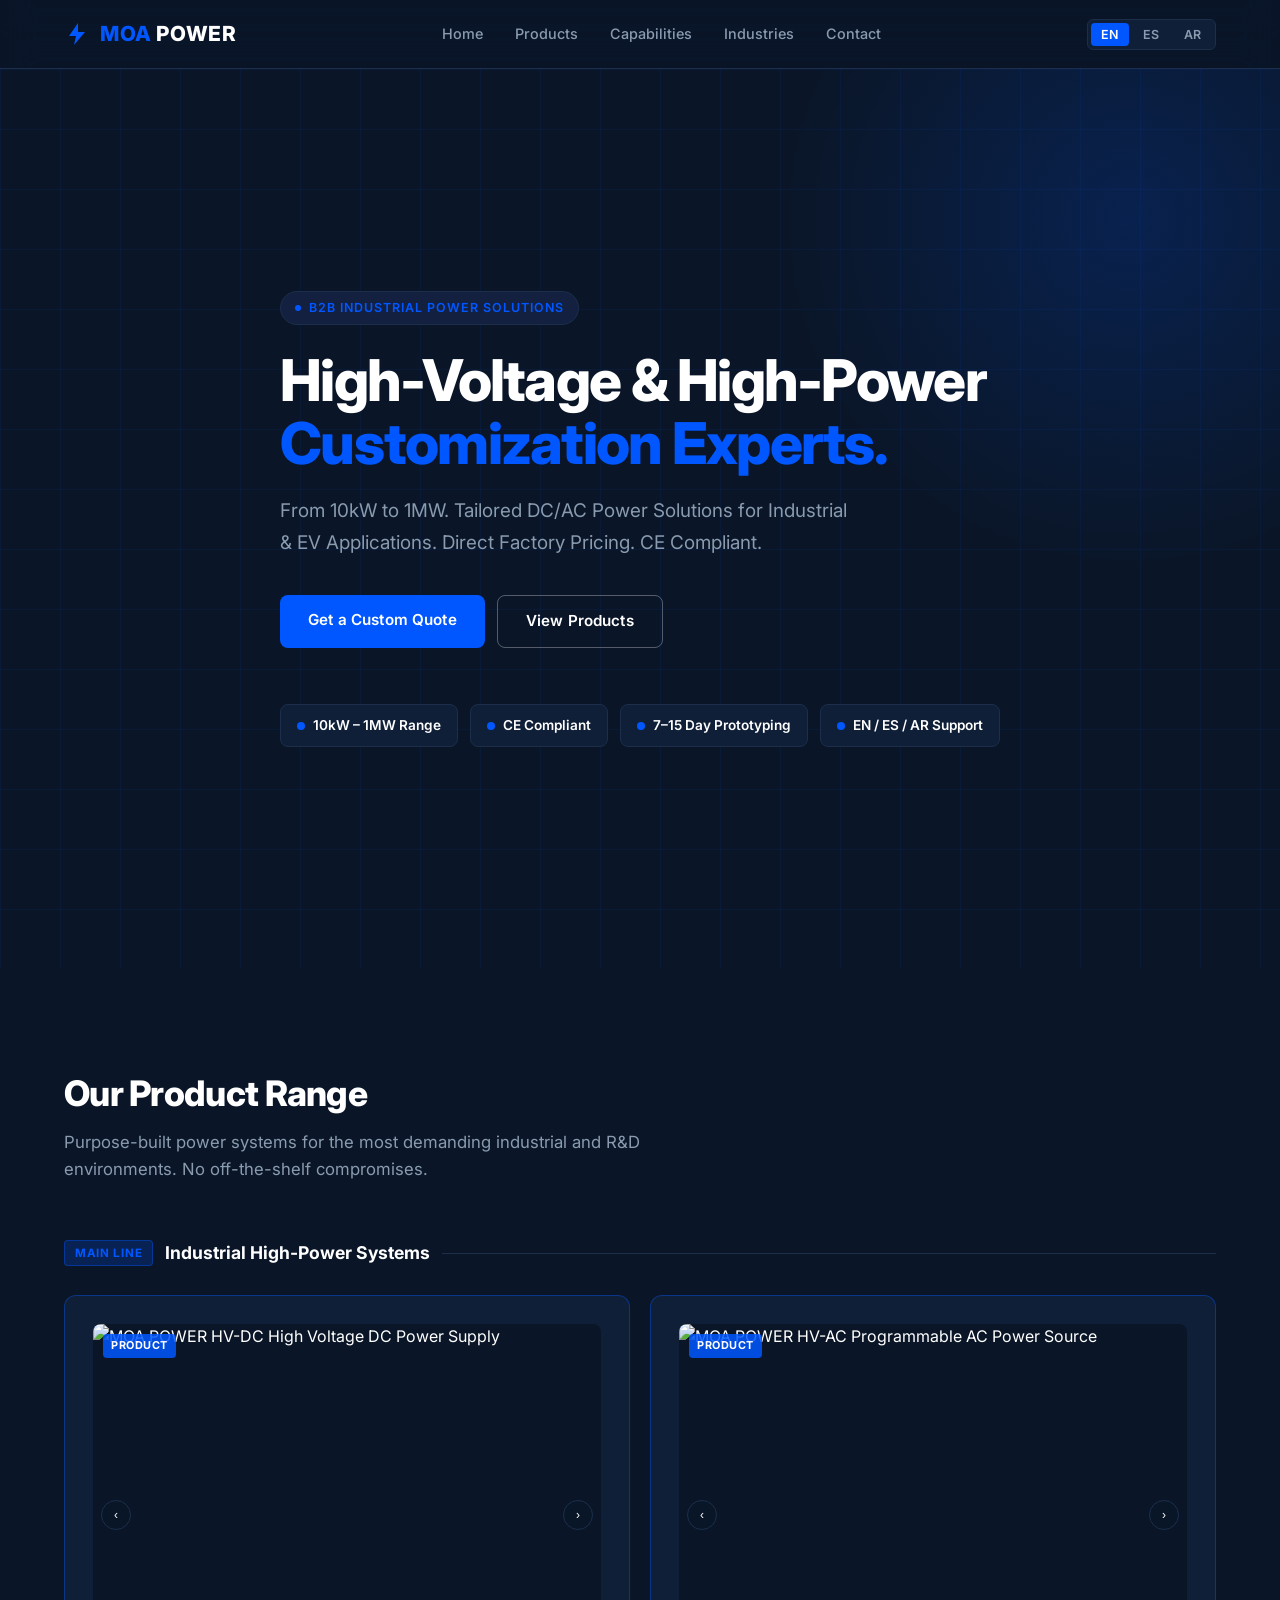
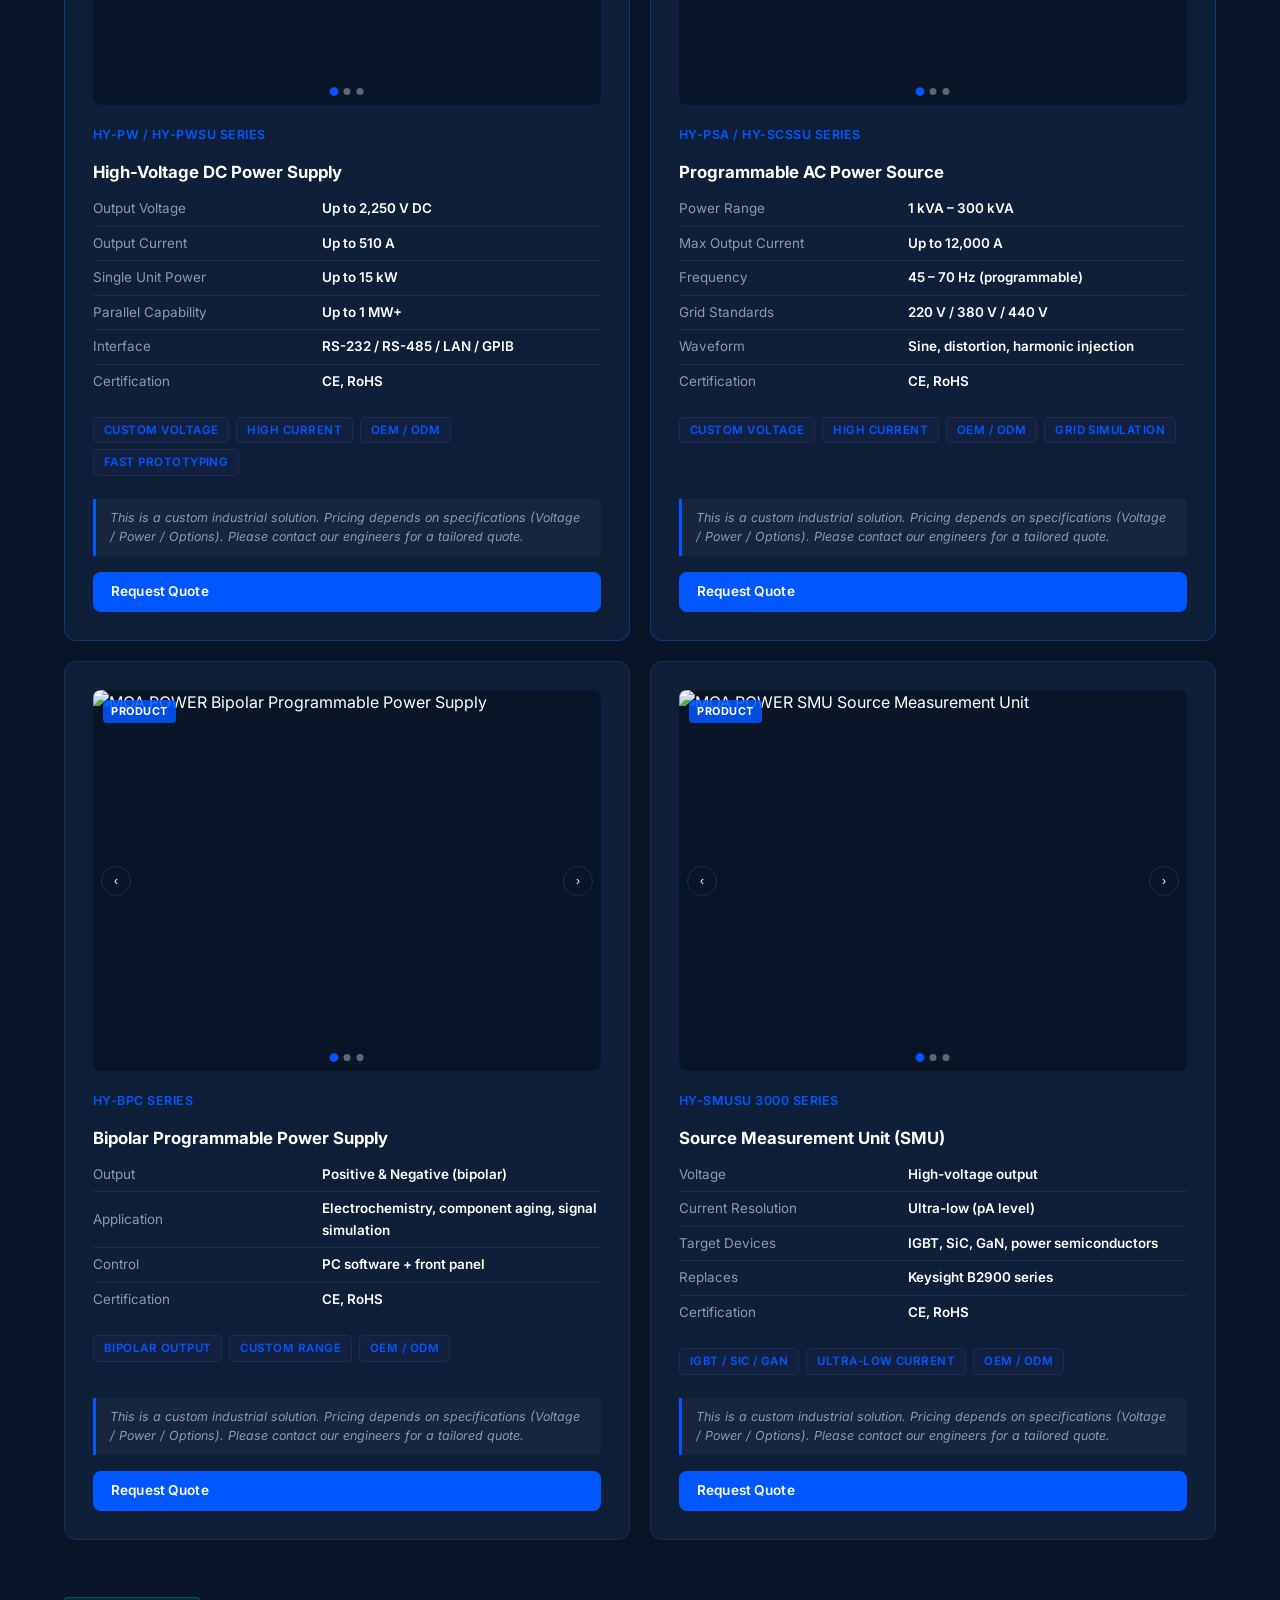
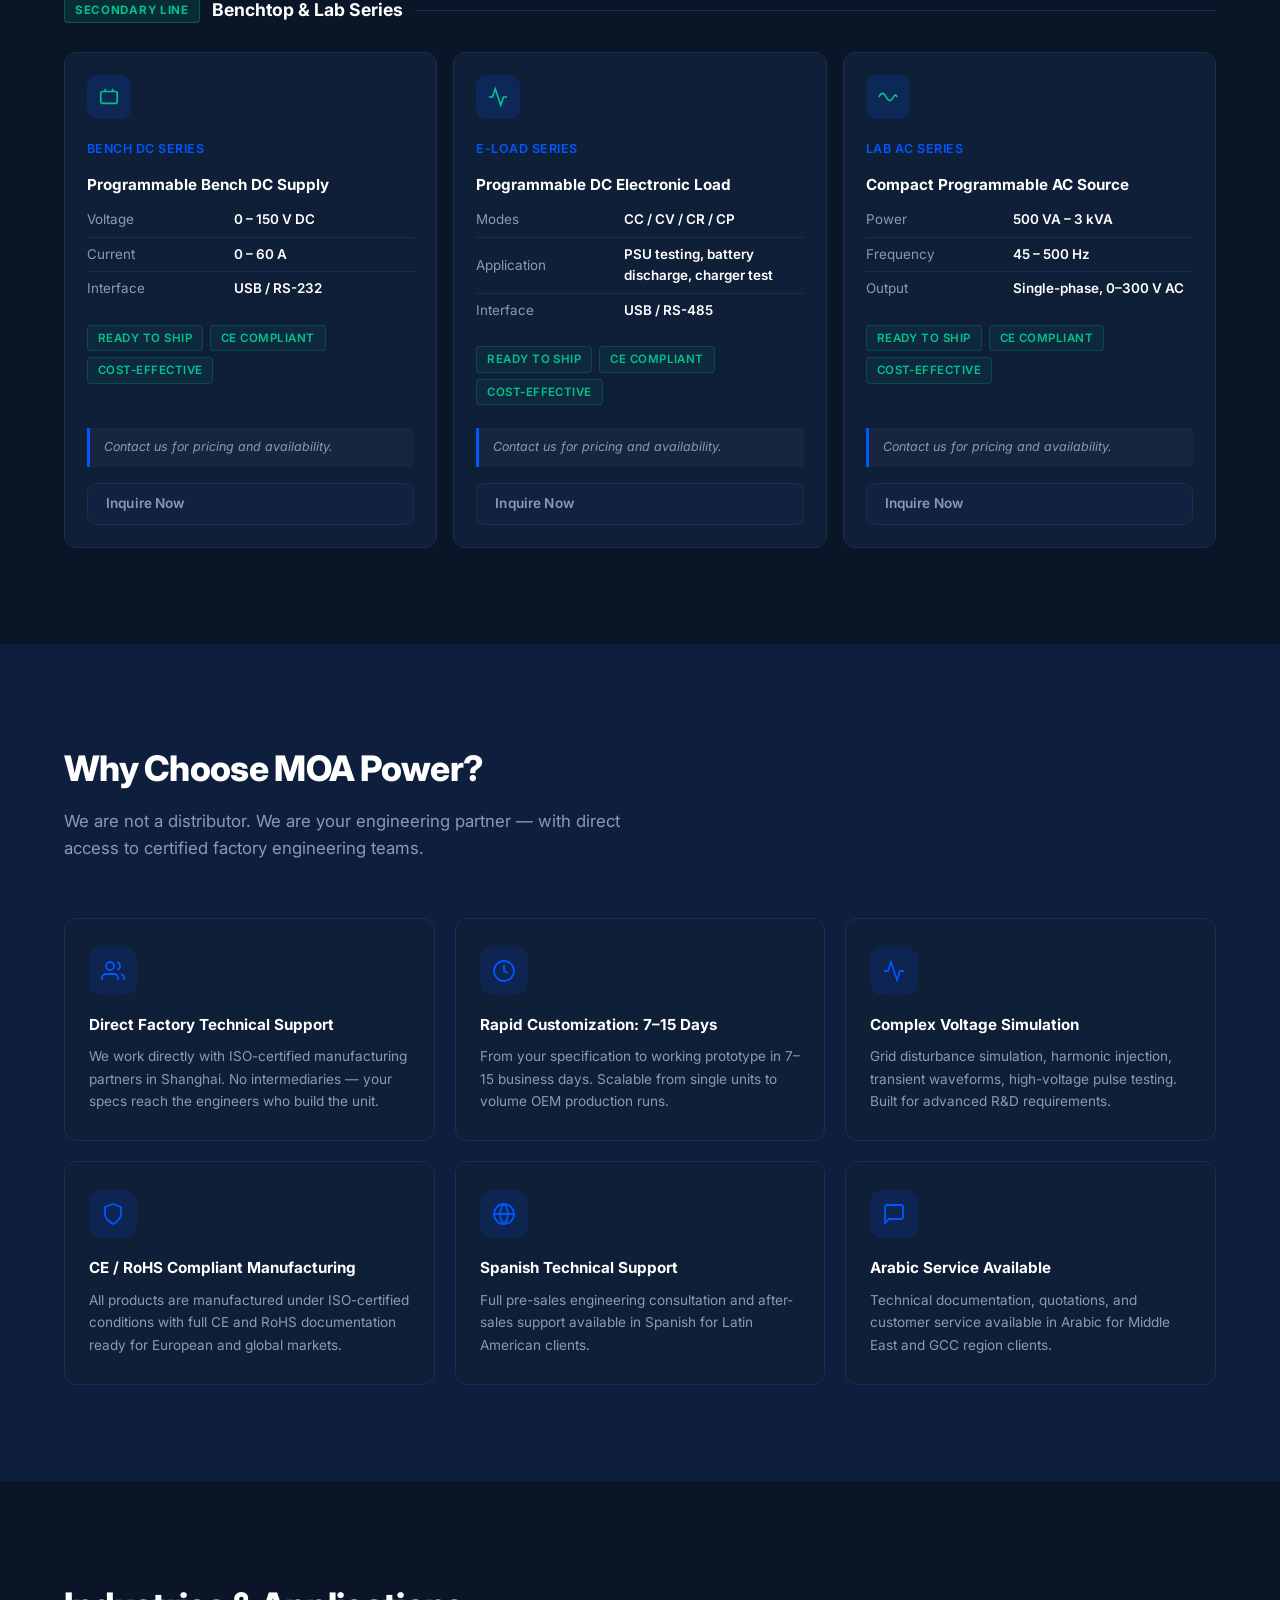
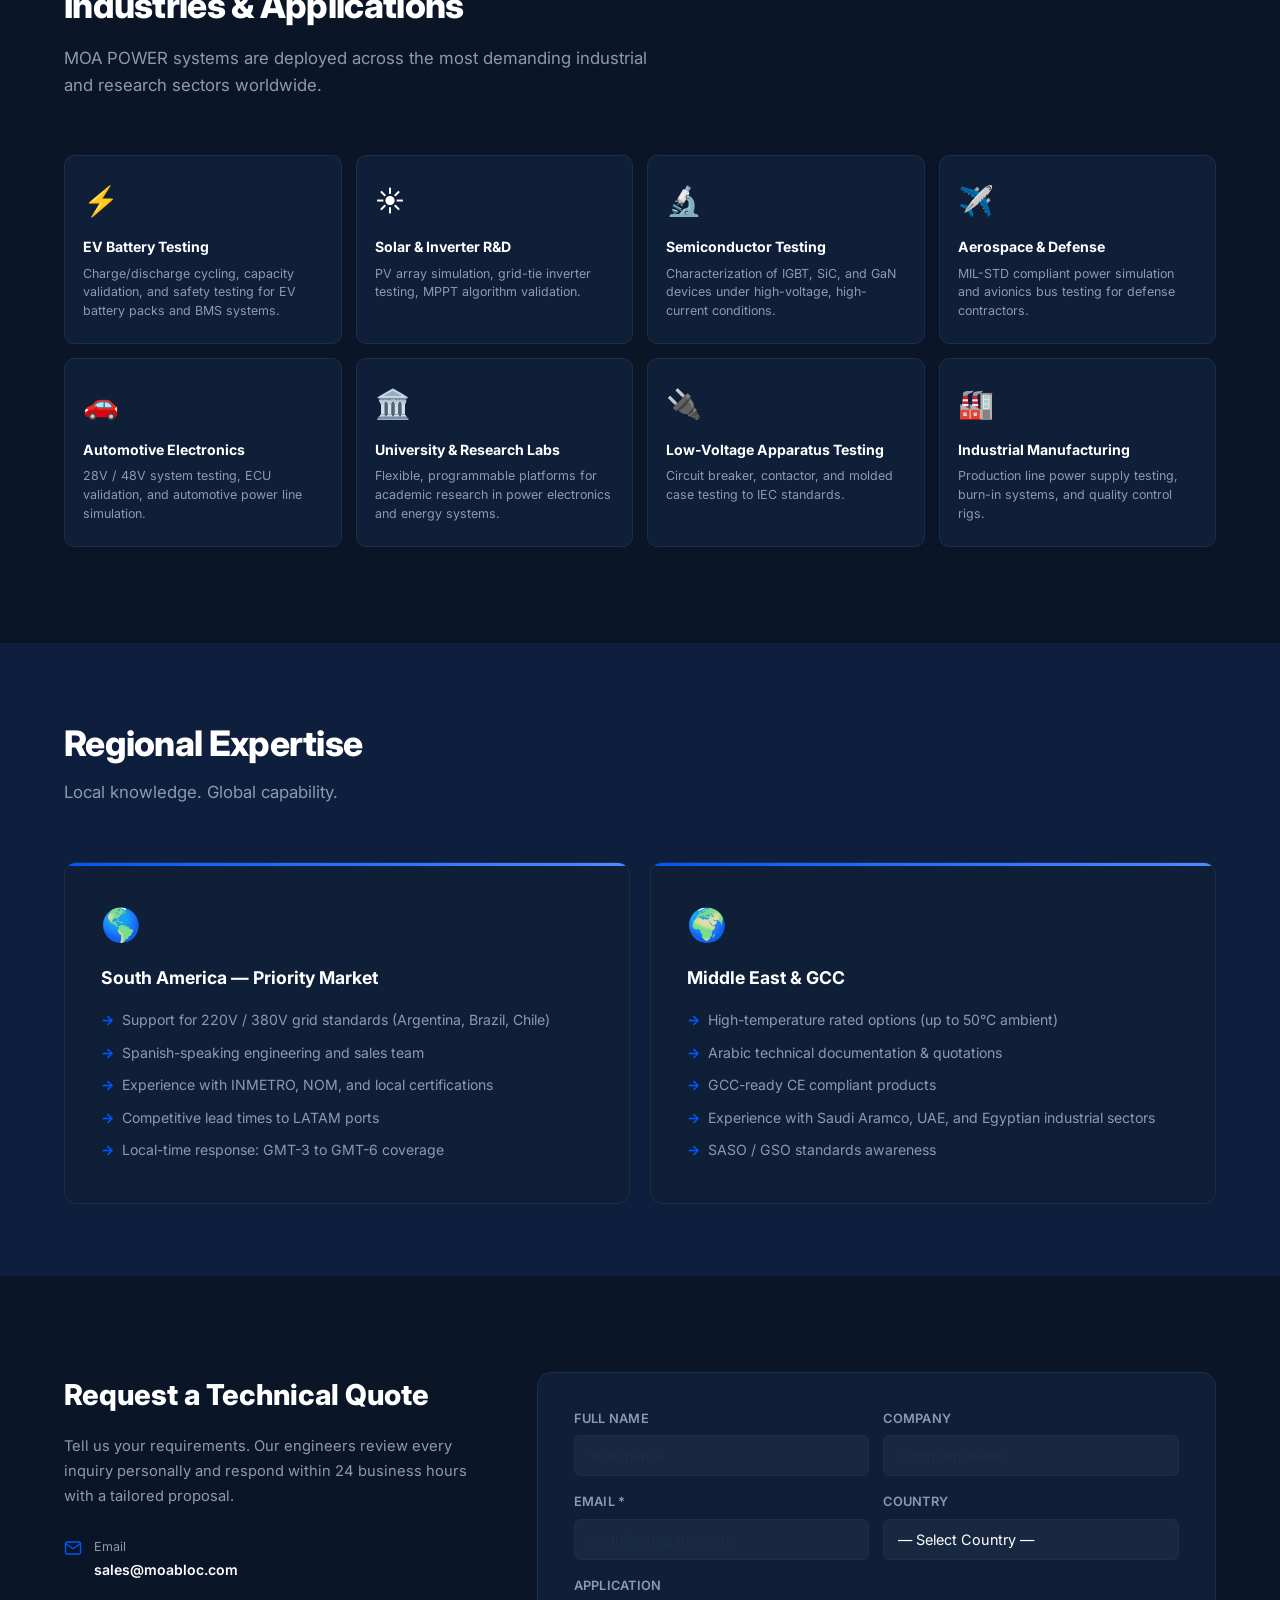
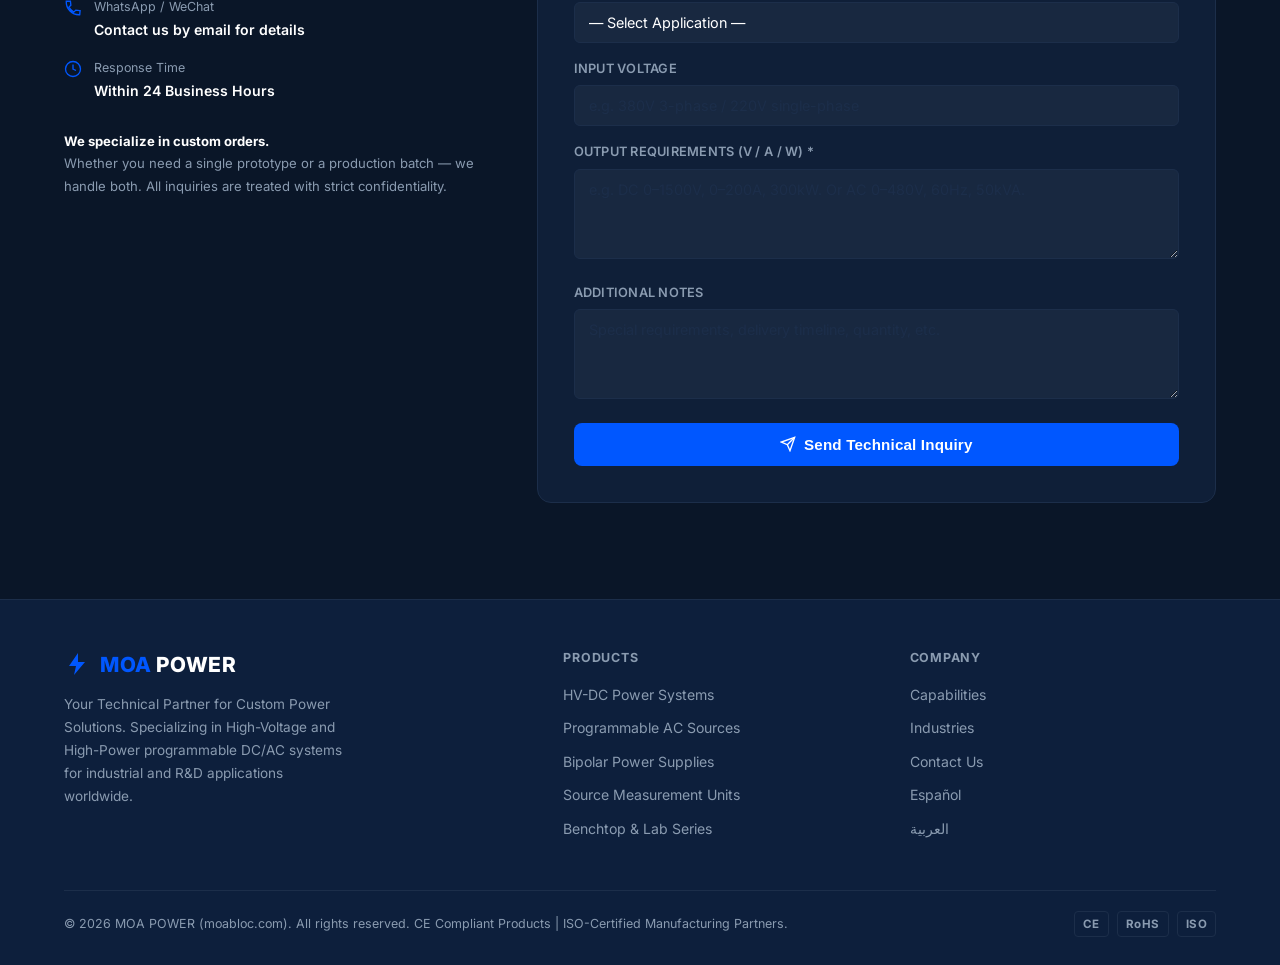
==== index.html @ f3dde0ff "first commit" ====
<!DOCTYPE html>
<html lang="en">
<head>
  <meta charset="UTF-8" />
  <meta name="viewport" content="width=device-width, initial-scale=1.0" />
  <title>MOA POWER | High-Voltage Programmable Power Supply Solutions</title>
  <meta name="description" content="Custom high-voltage and high-power programmable DC/AC power supplies. 10kW to 1MW. CE certified. Technical partner for EV, solar, and semiconductor testing." />
  <meta name="keywords" content="programmable power supply, high voltage, high power, DC power supply, AC power source, EV testing, custom power, OEM power supply" />
  <meta property="og:title" content="MOA POWER | High-Voltage Programmable Power Supply" />
  <meta property="og:description" content="From 10kW to 1MW. Tailored DC/AC Power Solutions for Industrial & EV Applications." />
  <meta property="og:type" content="website" />
  <meta property="og:url" content="https://www.moabloc.com" />
  <link rel="canonical" href="https://www.moabloc.com/" />
  <link rel="stylesheet" href="css/style.css" />
  <link rel="preconnect" href="https://fonts.googleapis.com" />
  <link rel="preconnect" href="https://fonts.gstatic.com" crossorigin />
  <link href="https://fonts.googleapis.com/css2?family=Inter:wght@300;400;500;600;700;800&display=swap" rel="stylesheet" />
</head>
<body>

<!-- ═══════════════════════════════════════════
     HEADER
════════════════════════════════════════════ -->
<header class="site-header">
  <div class="container">
    <nav class="nav-inner">

      <!-- Logo -->
      <a href="index.html" class="logo">
        <svg viewBox="0 0 26 26" fill="none" xmlns="http://www.w3.org/2000/svg">
          <polygon points="14,2 5,15 12,15 10,24 21,11 14,11" fill="#0057FF"/>
        </svg>
        <span><span class="brand-moa">MOA</span> POWER</span>
      </a>

      <!-- Nav Links -->
      <ul class="nav-links">
        <li><a href="#hero">Home</a></li>
        <li><a href="#products">Products</a></li>
        <li><a href="#capabilities">Capabilities</a></li>
        <li><a href="#industries">Industries</a></li>
        <li><a href="#contact">Contact</a></li>
      </ul>

      <!-- Right: Lang + CTA -->
      <div class="nav-right">
        <div class="lang-switcher">
          <button class="lang-btn active" data-lang="en">EN</button>
          <button class="lang-btn" data-lang="es">ES</button>
          <button class="lang-btn" data-lang="ar">AR</button>
        </div>
        <a href="#contact" class="btn btn-primary btn-sm" style="display:none">Get Quote</a>
        <button class="mobile-toggle" aria-label="Toggle menu" aria-expanded="false">
          <span></span><span></span><span></span>
        </button>
      </div>

    </nav>
  </div>
</header>

<!-- ═══════════════════════════════════════════
     HERO
════════════════════════════════════════════ -->
<section class="hero" id="hero">
  <div class="hero-grid"></div>
  <div class="hero-glow"></div>
  <div class="container">
    <div class="hero-content">

      <div class="hero-eyebrow">B2B Industrial Power Solutions</div>

      <h1>High-Voltage &amp; High-Power<br /><span class="highlight">Customization Experts.</span></h1>

      <p class="hero-sub">From 10kW to 1MW. Tailored DC/AC Power Solutions for Industrial &amp; EV Applications. Direct Factory Pricing. CE Compliant.</p>

      <div class="hero-ctas">
        <a href="#contact" class="btn btn-primary">Get a Custom Quote</a>
        <a href="#products" class="btn btn-outline">View Products</a>
      </div>

      <div class="hero-stats">
        <div class="stat-badge"><span class="dot"></span> 10kW – 1MW Range</div>
        <div class="stat-badge"><span class="dot"></span> CE Compliant</div>
        <div class="stat-badge"><span class="dot"></span> 7–15 Day Prototyping</div>
        <div class="stat-badge"><span class="dot"></span> EN / ES / AR Support</div>
      </div>

    </div>
  </div>
</section>

<!-- ═══════════════════════════════════════════
     PRODUCTS
════════════════════════════════════════════ -->
<section class="products-section section" id="products">
  <div class="container">

    <h2 class="section-title">Our Product Range</h2>
    <p class="section-sub">Purpose-built power systems for the most demanding industrial and R&amp;D environments. No off-the-shelf compromises.</p>

    <!-- ── Category A: Main Line ── -->
    <div class="cat-label">
      <span class="cat-badge main">Main Line</span>
      <h3>Industrial High-Power Systems</h3>
      <div class="cat-line"></div>
    </div>

    <div class="product-grid-main">

      <!-- HV-DC Series -->
      <div class="product-card featured">
        <div class="prod-gallery" data-labels="Product|Lab Scene|Panel Detail">
          <img src="https://sc02.alicdn.com/kf/Ab7444fb4c6c545068b33830aff498dfdk.png" alt="MOA POWER HV-DC High Voltage DC Power Supply" class="active" />
          <img src="https://sc02.alicdn.com/kf/A121047a888894ebdaa471908103d7e744.png" alt="HV-DC in laboratory environment" />
          <img src="https://sc02.alicdn.com/kf/A6a1cf0c59c4341829dfa18677f5a899dr.png" alt="HV-DC front panel detail" />
          <span class="gallery-label">Product</span>
          <button class="gallery-arrow prev" aria-label="Previous">&#8249;</button>
          <button class="gallery-arrow next" aria-label="Next">&#8250;</button>
          <div class="gallery-dots">
            <button class="gallery-dot" aria-label="Image 1"></button>
            <button class="gallery-dot" aria-label="Image 2"></button>
            <button class="gallery-dot" aria-label="Image 3"></button>
          </div>
        </div>
        <div class="prod-series">HY-PW / HY-PWSU Series</div>
        <h4>High-Voltage DC Power Supply</h4>
        <table class="spec-table">
          <tr><td>Output Voltage</td><td>Up to 2,250 V DC</td></tr>
          <tr><td>Output Current</td><td>Up to 510 A</td></tr>
          <tr><td>Single Unit Power</td><td>Up to 15 kW</td></tr>
          <tr><td>Parallel Capability</td><td>Up to 1 MW+</td></tr>
          <tr><td>Interface</td><td>RS-232 / RS-485 / LAN / GPIB</td></tr>
          <tr><td>Certification</td><td>CE, RoHS</td></tr>
        </table>
        <div class="prod-tags">
          <span class="tag">Custom Voltage</span>
          <span class="tag">High Current</span>
          <span class="tag">OEM / ODM</span>
          <span class="tag">Fast Prototyping</span>
        </div>
        <div class="no-price-note">This is a custom industrial solution. Pricing depends on specifications (Voltage / Power / Options). Please contact our engineers for a tailored quote.</div>
        <a href="#contact" class="btn btn-primary btn-sm">Request Quote</a>
      </div>

      <!-- HV-AC Series -->
      <div class="product-card featured">
        <div class="prod-gallery" data-labels="Product|Lab Scene|Panel Detail">
          <img src="https://sc02.alicdn.com/kf/Add35a621e55f4d1bbacd815498f228a4N.png" alt="MOA POWER HV-AC Programmable AC Power Source" class="active" />
          <img src="https://sc02.alicdn.com/kf/A89bc834866f74fad8755bd3cbafe2066g.png" alt="HV-AC in laboratory environment" />
          <img src="https://sc02.alicdn.com/kf/Aa3205dc758674b21b3640b7390401d9e6.png" alt="HV-AC front panel detail" />
          <span class="gallery-label">Product</span>
          <button class="gallery-arrow prev" aria-label="Previous">&#8249;</button>
          <button class="gallery-arrow next" aria-label="Next">&#8250;</button>
          <div class="gallery-dots">
            <button class="gallery-dot" aria-label="Image 1"></button>
            <button class="gallery-dot" aria-label="Image 2"></button>
            <button class="gallery-dot" aria-label="Image 3"></button>
          </div>
        </div>
        <div class="prod-series">HY-PSA / HY-SCSSU Series</div>
        <h4>Programmable AC Power Source</h4>
        <table class="spec-table">
          <tr><td>Power Range</td><td>1 kVA – 300 kVA</td></tr>
          <tr><td>Max Output Current</td><td>Up to 12,000 A</td></tr>
          <tr><td>Frequency</td><td>45 – 70 Hz (programmable)</td></tr>
          <tr><td>Grid Standards</td><td>220 V / 380 V / 440 V</td></tr>
          <tr><td>Waveform</td><td>Sine, distortion, harmonic injection</td></tr>
          <tr><td>Certification</td><td>CE, RoHS</td></tr>
        </table>
        <div class="prod-tags">
          <span class="tag">Custom Voltage</span>
          <span class="tag">High Current</span>
          <span class="tag">OEM / ODM</span>
          <span class="tag">Grid Simulation</span>
        </div>
        <div class="no-price-note">This is a custom industrial solution. Pricing depends on specifications (Voltage / Power / Options). Please contact our engineers for a tailored quote.</div>
        <a href="#contact" class="btn btn-primary btn-sm">Request Quote</a>
      </div>

      <!-- Bipolar Series -->
      <div class="product-card">
        <div class="prod-gallery" data-labels="Product|Lab Scene|Panel Detail">
          <img src="https://sc02.alicdn.com/kf/A5caac81676b14713b5292b0fcbb47943f.png" alt="MOA POWER Bipolar Programmable Power Supply" class="active" />
          <img src="https://sc02.alicdn.com/kf/Af25991a2bc424084967e0a1b8c598e82P.png" alt="Bipolar supply in electrochemistry lab" />
          <img src="https://sc02.alicdn.com/kf/Ae805fd688ebe44729aa645df6eb8e75c4.png" alt="Bipolar front panel detail" />
          <span class="gallery-label">Product</span>
          <button class="gallery-arrow prev" aria-label="Previous">&#8249;</button>
          <button class="gallery-arrow next" aria-label="Next">&#8250;</button>
          <div class="gallery-dots">
            <button class="gallery-dot" aria-label="Image 1"></button>
            <button class="gallery-dot" aria-label="Image 2"></button>
            <button class="gallery-dot" aria-label="Image 3"></button>
          </div>
        </div>
        <div class="prod-series">HY-BPC Series</div>
        <h4>Bipolar Programmable Power Supply</h4>
        <table class="spec-table">
          <tr><td>Output</td><td>Positive &amp; Negative (bipolar)</td></tr>
          <tr><td>Application</td><td>Electrochemistry, component aging, signal simulation</td></tr>
          <tr><td>Control</td><td>PC software + front panel</td></tr>
          <tr><td>Certification</td><td>CE, RoHS</td></tr>
        </table>
        <div class="prod-tags">
          <span class="tag">Bipolar Output</span>
          <span class="tag">Custom Range</span>
          <span class="tag">OEM / ODM</span>
        </div>
        <div class="no-price-note">This is a custom industrial solution. Pricing depends on specifications (Voltage / Power / Options). Please contact our engineers for a tailored quote.</div>
        <a href="#contact" class="btn btn-primary btn-sm">Request Quote</a>
      </div>

      <!-- SMU-3000 -->
      <div class="product-card">
        <div class="prod-gallery" data-labels="Product|Lab Scene|Panel Detail">
          <img src="https://sc02.alicdn.com/kf/A048a20632a084132b2b8d387835b24e12.png" alt="MOA POWER SMU Source Measurement Unit" class="active" />
          <img src="https://sc02.alicdn.com/kf/Ad8c1e7ae45ce4e5e9745ff65d1419733a.png" alt="SMU in semiconductor test environment" />
          <img src="https://sc02.alicdn.com/kf/A02bc834c92f142e7a10ca05253c2f6bdC.png" alt="SMU front panel detail" />
          <span class="gallery-label">Product</span>
          <button class="gallery-arrow prev" aria-label="Previous">&#8249;</button>
          <button class="gallery-arrow next" aria-label="Next">&#8250;</button>
          <div class="gallery-dots">
            <button class="gallery-dot" aria-label="Image 1"></button>
            <button class="gallery-dot" aria-label="Image 2"></button>
            <button class="gallery-dot" aria-label="Image 3"></button>
          </div>
        </div>
        <div class="prod-series">HY-SMUSU 3000 Series</div>
        <h4>Source Measurement Unit (SMU)</h4>
        <table class="spec-table">
          <tr><td>Voltage</td><td>High-voltage output</td></tr>
          <tr><td>Current Resolution</td><td>Ultra-low (pA level)</td></tr>
          <tr><td>Target Devices</td><td>IGBT, SiC, GaN, power semiconductors</td></tr>
          <tr><td>Replaces</td><td>Keysight B2900 series</td></tr>
          <tr><td>Certification</td><td>CE, RoHS</td></tr>
        </table>
        <div class="prod-tags">
          <span class="tag">IGBT / SiC / GaN</span>
          <span class="tag">Ultra-Low Current</span>
          <span class="tag">OEM / ODM</span>
        </div>
        <div class="no-price-note">This is a custom industrial solution. Pricing depends on specifications (Voltage / Power / Options). Please contact our engineers for a tailored quote.</div>
        <a href="#contact" class="btn btn-primary btn-sm">Request Quote</a>
      </div>

    </div><!-- /product-grid-main -->

    <!-- ── Category B: Secondary Line ── -->
    <div class="cat-label">
      <span class="cat-badge secondary">Secondary Line</span>
      <h3>Benchtop &amp; Lab Series</h3>
      <div class="cat-line"></div>
    </div>

    <div class="product-grid-secondary">

      <!-- Bench DC -->
      <div class="product-card secondary">
        <div class="prod-icon">
          <svg viewBox="0 0 24 24" fill="none" stroke="#00C48C" stroke-width="1.8" xmlns="http://www.w3.org/2000/svg">
            <rect x="3" y="6" width="18" height="13" rx="2"/><line x1="8" y1="6" x2="8" y2="3"/><line x1="16" y1="6" x2="16" y2="3"/>
          </svg>
        </div>
        <div class="prod-series">Bench DC Series</div>
        <h4>Programmable Bench DC Supply</h4>
        <table class="spec-table">
          <tr><td>Voltage</td><td>0 – 150 V DC</td></tr>
          <tr><td>Current</td><td>0 – 60 A</td></tr>
          <tr><td>Interface</td><td>USB / RS-232</td></tr>
        </table>
        <div class="prod-tags">
          <span class="tag green">Ready to Ship</span>
          <span class="tag green">CE Compliant</span>
          <span class="tag green">Cost-Effective</span>
        </div>
        <div class="no-price-note">Contact us for pricing and availability.</div>
        <a href="#contact" class="btn btn-ghost btn-sm">Inquire Now</a>
      </div>

      <!-- Electronic Load -->
      <div class="product-card secondary">
        <div class="prod-icon">
          <svg viewBox="0 0 24 24" fill="none" stroke="#00C48C" stroke-width="1.8" xmlns="http://www.w3.org/2000/svg">
            <polyline points="22,12 18,12 15,21 9,3 6,12 2,12"/>
          </svg>
        </div>
        <div class="prod-series">E-Load Series</div>
        <h4>Programmable DC Electronic Load</h4>
        <table class="spec-table">
          <tr><td>Modes</td><td>CC / CV / CR / CP</td></tr>
          <tr><td>Application</td><td>PSU testing, battery discharge, charger test</td></tr>
          <tr><td>Interface</td><td>USB / RS-485</td></tr>
        </table>
        <div class="prod-tags">
          <span class="tag green">Ready to Ship</span>
          <span class="tag green">CE Compliant</span>
          <span class="tag green">Cost-Effective</span>
        </div>
        <div class="no-price-note">Contact us for pricing and availability.</div>
        <a href="#contact" class="btn btn-ghost btn-sm">Inquire Now</a>
      </div>

      <!-- Lab AC Source -->
      <div class="product-card secondary">
        <div class="prod-icon">
          <svg viewBox="0 0 24 24" fill="none" stroke="#00C48C" stroke-width="1.8" xmlns="http://www.w3.org/2000/svg">
            <path d="M2 12 Q6 4 10 12 Q14 20 18 12 Q20 8 22 12"/>
          </svg>
        </div>
        <div class="prod-series">Lab AC Series</div>
        <h4>Compact Programmable AC Source</h4>
        <table class="spec-table">
          <tr><td>Power</td><td>500 VA – 3 kVA</td></tr>
          <tr><td>Frequency</td><td>45 – 500 Hz</td></tr>
          <tr><td>Output</td><td>Single-phase, 0–300 V AC</td></tr>
        </table>
        <div class="prod-tags">
          <span class="tag green">Ready to Ship</span>
          <span class="tag green">CE Compliant</span>
          <span class="tag green">Cost-Effective</span>
        </div>
        <div class="no-price-note">Contact us for pricing and availability.</div>
        <a href="#contact" class="btn btn-ghost btn-sm">Inquire Now</a>
      </div>

    </div><!-- /product-grid-secondary -->

  </div>
</section>

<!-- ═══════════════════════════════════════════
     WHY MOA POWER
════════════════════════════════════════════ -->
<section class="why-section" id="capabilities">
  <div class="container">
    <h2 class="section-title">Why Choose MOA Power?</h2>
    <p class="section-sub">We are not a distributor. We are your engineering partner — with direct access to certified factory engineering teams.</p>

    <div class="why-grid">

      <div class="why-card">
        <div class="why-icon">
          <svg viewBox="0 0 24 24" xmlns="http://www.w3.org/2000/svg"><path d="M17 21v-2a4 4 0 0 0-4-4H5a4 4 0 0 0-4 4v2"/><circle cx="9" cy="7" r="4"/><path d="M23 21v-2a4 4 0 0 0-3-3.87"/><path d="M16 3.13a4 4 0 0 1 0 7.75"/></svg>
        </div>
        <h4>Direct Factory Technical Support</h4>
        <p>We work directly with ISO-certified manufacturing partners in Shanghai. No intermediaries — your specs reach the engineers who build the unit.</p>
      </div>

      <div class="why-card">
        <div class="why-icon">
          <svg viewBox="0 0 24 24" xmlns="http://www.w3.org/2000/svg"><circle cx="12" cy="12" r="10"/><polyline points="12,6 12,12 16,14"/></svg>
        </div>
        <h4>Rapid Customization: 7–15 Days</h4>
        <p>From your specification to working prototype in 7–15 business days. Scalable from single units to volume OEM production runs.</p>
      </div>

      <div class="why-card">
        <div class="why-icon">
          <svg viewBox="0 0 24 24" xmlns="http://www.w3.org/2000/svg"><polyline points="22,12 18,12 15,21 9,3 6,12 2,12"/></svg>
        </div>
        <h4>Complex Voltage Simulation</h4>
        <p>Grid disturbance simulation, harmonic injection, transient waveforms, high-voltage pulse testing. Built for advanced R&amp;D requirements.</p>
      </div>

      <div class="why-card">
        <div class="why-icon">
          <svg viewBox="0 0 24 24" xmlns="http://www.w3.org/2000/svg"><path d="M12 22s8-4 8-10V5l-8-3-8 3v7c0 6 8 10 8 10z"/></svg>
        </div>
        <h4>CE / RoHS Compliant Manufacturing</h4>
        <p>All products are manufactured under ISO-certified conditions with full CE and RoHS documentation ready for European and global markets.</p>
      </div>

      <div class="why-card">
        <div class="why-icon">
          <svg viewBox="0 0 24 24" xmlns="http://www.w3.org/2000/svg"><circle cx="12" cy="12" r="10"/><line x1="2" y1="12" x2="22" y2="12"/><path d="M12 2a15.3 15.3 0 0 1 4 10 15.3 15.3 0 0 1-4 10 15.3 15.3 0 0 1-4-10 15.3 15.3 0 0 1 4-10z"/></svg>
        </div>
        <h4>Spanish Technical Support</h4>
        <p>Full pre-sales engineering consultation and after-sales support available in Spanish for Latin American clients.</p>
      </div>

      <div class="why-card">
        <div class="why-icon">
          <svg viewBox="0 0 24 24" xmlns="http://www.w3.org/2000/svg"><path d="M21 15a2 2 0 0 1-2 2H7l-4 4V5a2 2 0 0 1 2-2h14a2 2 0 0 1 2 2z"/></svg>
        </div>
        <h4>Arabic Service Available</h4>
        <p>Technical documentation, quotations, and customer service available in Arabic for Middle East and GCC region clients.</p>
      </div>

    </div>
  </div>
</section>

<!-- ═══════════════════════════════════════════
     INDUSTRIES
════════════════════════════════════════════ -->
<section class="industries-section section" id="industries">
  <div class="container">
    <h2 class="section-title">Industries &amp; Applications</h2>
    <p class="section-sub">MOA POWER systems are deployed across the most demanding industrial and research sectors worldwide.</p>

    <div class="industries-grid">
      <div class="industry-card">
        <div class="ind-icon">⚡</div>
        <h4>EV Battery Testing</h4>
        <p>Charge/discharge cycling, capacity validation, and safety testing for EV battery packs and BMS systems.</p>
      </div>
      <div class="industry-card">
        <div class="ind-icon">☀️</div>
        <h4>Solar &amp; Inverter R&amp;D</h4>
        <p>PV array simulation, grid-tie inverter testing, MPPT algorithm validation.</p>
      </div>
      <div class="industry-card">
        <div class="ind-icon">🔬</div>
        <h4>Semiconductor Testing</h4>
        <p>Characterization of IGBT, SiC, and GaN devices under high-voltage, high-current conditions.</p>
      </div>
      <div class="industry-card">
        <div class="ind-icon">✈️</div>
        <h4>Aerospace &amp; Defense</h4>
        <p>MIL-STD compliant power simulation and avionics bus testing for defense contractors.</p>
      </div>
      <div class="industry-card">
        <div class="ind-icon">🚗</div>
        <h4>Automotive Electronics</h4>
        <p>28V / 48V system testing, ECU validation, and automotive power line simulation.</p>
      </div>
      <div class="industry-card">
        <div class="ind-icon">🏛️</div>
        <h4>University &amp; Research Labs</h4>
        <p>Flexible, programmable platforms for academic research in power electronics and energy systems.</p>
      </div>
      <div class="industry-card">
        <div class="ind-icon">🔌</div>
        <h4>Low-Voltage Apparatus Testing</h4>
        <p>Circuit breaker, contactor, and molded case testing to IEC standards.</p>
      </div>
      <div class="industry-card">
        <div class="ind-icon">🏭</div>
        <h4>Industrial Manufacturing</h4>
        <p>Production line power supply testing, burn-in systems, and quality control rigs.</p>
      </div>
    </div>
  </div>
</section>

<!-- ═══════════════════════════════════════════
     REGIONAL FOCUS
════════════════════════════════════════════ -->
<section class="regional-section">
  <div class="container">
    <h2 class="section-title" style="margin-bottom:8px">Regional Expertise</h2>
    <p class="section-sub">Local knowledge. Global capability.</p>

    <div class="regional-grid">
      <div class="regional-card">
        <div class="region-flag">🌎</div>
        <h3>South America — Priority Market</h3>
        <ul>
          <li>Support for 220V / 380V grid standards (Argentina, Brazil, Chile)</li>
          <li>Spanish-speaking engineering and sales team</li>
          <li>Experience with INMETRO, NOM, and local certifications</li>
          <li>Competitive lead times to LATAM ports</li>
          <li>Local-time response: GMT-3 to GMT-6 coverage</li>
        </ul>
      </div>
      <div class="regional-card">
        <div class="region-flag">🌍</div>
        <h3>Middle East &amp; GCC</h3>
        <ul>
          <li>High-temperature rated options (up to 50°C ambient)</li>
          <li>Arabic technical documentation &amp; quotations</li>
          <li>GCC-ready CE compliant products</li>
          <li>Experience with Saudi Aramco, UAE, and Egyptian industrial sectors</li>
          <li>SASO / GSO standards awareness</li>
        </ul>
      </div>
    </div>
  </div>
</section>

<!-- ═══════════════════════════════════════════
     CONTACT / INQUIRY FORM
════════════════════════════════════════════ -->
<section class="contact-section section" id="contact">
  <div class="container">
    <div class="contact-inner">

      <!-- Left info -->
      <div class="contact-info">
        <h2>Request a Technical Quote</h2>
        <p>Tell us your requirements. Our engineers review every inquiry personally and respond within 24 business hours with a tailored proposal.</p>

        <div class="contact-detail">
          <svg viewBox="0 0 24 24" xmlns="http://www.w3.org/2000/svg"><path d="M4 4h16c1.1 0 2 .9 2 2v12c0 1.1-.9 2-2 2H4c-1.1 0-2-.9-2-2V6c0-1.1.9-2 2-2z"/><polyline points="22,6 12,13 2,6"/></svg>
          <div>
            <div class="label">Email</div>
            <div class="value">sales@moabloc.com</div>
          </div>
        </div>

        <div class="contact-detail">
          <svg viewBox="0 0 24 24" xmlns="http://www.w3.org/2000/svg"><path d="M21 15.46l-5.27-.61-2.52 2.52a15.05 15.05 0 0 1-6.59-6.59l2.53-2.53L8.54 3H3.03C2.45 13.18 10.82 21.55 21 20.97l.46-5.51z"/></svg>
          <div>
            <div class="label">WhatsApp / WeChat</div>
            <div class="value">Contact us by email for details</div>
          </div>
        </div>

        <div class="contact-detail">
          <svg viewBox="0 0 24 24" xmlns="http://www.w3.org/2000/svg"><circle cx="12" cy="12" r="10"/><polyline points="12,6 12,12 16,14"/></svg>
          <div>
            <div class="label">Response Time</div>
            <div class="value">Within 24 Business Hours</div>
          </div>
        </div>

        <div style="margin-top:28px">
          <p style="font-size:0.82rem;color:var(--steel);line-height:1.7">
            <strong style="color:var(--white)">We specialize in custom orders.</strong><br/>
            Whether you need a single prototype or a production batch — we handle both. All inquiries are treated with strict confidentiality.
          </p>
        </div>
      </div>

      <!-- Right: form -->
      <div class="inquiry-form">
        <form id="inquiryForm" novalidate>

          <div class="form-row">
            <div class="form-group">
              <label for="fname">Full Name</label>
              <input type="text" id="fname" name="name" placeholder="Your name" />
            </div>
            <div class="form-group">
              <label for="fcompany">Company</label>
              <input type="text" id="fcompany" name="company" placeholder="Company name" />
            </div>
          </div>

          <div class="form-row">
            <div class="form-group">
              <label for="femail">Email *</label>
              <input type="email" id="femail" name="email" placeholder="your@company.com" required />
            </div>
            <div class="form-group">
              <label for="fcountry">Country</label>
              <select id="fcountry" name="country">
                <option value="">— Select Country —</option>
                <optgroup label="South America">
                  <option>Argentina</option>
                  <option>Brazil</option>
                  <option>Chile</option>
                  <option>Colombia</option>
                  <option>Mexico</option>
                  <option>Peru</option>
                  <option>Ecuador</option>
                  <option>Uruguay</option>
                </optgroup>
                <optgroup label="Europe / USA">
                  <option>United States</option>
                  <option>Germany</option>
                  <option>France</option>
                  <option>Spain</option>
                  <option>Italy</option>
                  <option>Netherlands</option>
                  <option>United Kingdom</option>
                </optgroup>
                <optgroup label="Middle East">
                  <option>UAE</option>
                  <option>Saudi Arabia</option>
                  <option>Egypt</option>
                  <option>Qatar</option>
                  <option>Kuwait</option>
                </optgroup>
                <option>Other</option>
              </select>
            </div>
          </div>

          <div class="form-group">
            <label for="fapp">Application</label>
            <select id="fapp" name="application">
              <option value="">— Select Application —</option>
              <option>EV Battery Testing</option>
              <option>Solar / PV Inverter Testing</option>
              <option>Power Semiconductor Testing (IGBT / SiC / GaN)</option>
              <option>Motor Drive Testing</option>
              <option>Aerospace / Defense</option>
              <option>Low-Voltage Apparatus (Circuit Breakers)</option>
              <option>University / Research Lab</option>
              <option>Industrial Manufacturing / Burn-in</option>
              <option>Other</option>
            </select>
          </div>

          <div class="form-group">
            <label for="finput">Input Voltage</label>
            <input type="text" id="finput" name="inputVoltage" placeholder="e.g. 380V 3-phase / 220V single-phase" />
          </div>

          <div class="form-group">
            <label for="foutput">Output Requirements (V / A / W) *</label>
            <textarea id="foutput" name="outputReq" placeholder="e.g. DC 0–1500V, 0–200A, 300kW. Or AC 0–480V, 60Hz, 50kVA." required></textarea>
          </div>

          <div class="form-group">
            <label for="fmsg">Additional Notes</label>
            <textarea id="fmsg" name="message" placeholder="Special requirements, delivery timeline, quantity, etc."></textarea>
          </div>

          <div class="form-submit-area">
            <button type="submit" class="btn btn-primary">
              <svg width="16" height="16" viewBox="0 0 24 24" fill="none" stroke="currentColor" stroke-width="2"><line x1="22" y1="2" x2="11" y2="13"/><polygon points="22,2 15,22 11,13 2,9"/></svg>
              Send Technical Inquiry
            </button>
          </div>

        </form>

        <div class="form-success" id="formSuccess">
          <div class="check">✅</div>
          <h4>Inquiry Sent!</h4>
          <p>Thank you. Our engineers will respond within 24 business hours.</p>
        </div>
      </div>

    </div>
  </div>
</section>

<!-- ═══════════════════════════════════════════
     FOOTER
════════════════════════════════════════════ -->
<footer class="site-footer">
  <div class="container">
    <div class="footer-inner">
      <div class="footer-brand">
        <a href="index.html" class="logo">
          <svg viewBox="0 0 26 26" fill="none" xmlns="http://www.w3.org/2000/svg">
            <polygon points="14,2 5,15 12,15 10,24 21,11 14,11" fill="#0057FF"/>
          </svg>
          <span><span class="brand-moa">MOA</span> POWER</span>
        </a>
        <p>Your Technical Partner for Custom Power Solutions. Specializing in High-Voltage and High-Power programmable DC/AC systems for industrial and R&amp;D applications worldwide.</p>
      </div>
      <div class="footer-col">
        <h5>Products</h5>
        <ul>
          <li><a href="#products">HV-DC Power Systems</a></li>
          <li><a href="#products">Programmable AC Sources</a></li>
          <li><a href="#products">Bipolar Power Supplies</a></li>
          <li><a href="#products">Source Measurement Units</a></li>
          <li><a href="#products">Benchtop &amp; Lab Series</a></li>
        </ul>
      </div>
      <div class="footer-col">
        <h5>Company</h5>
        <ul>
          <li><a href="#capabilities">Capabilities</a></li>
          <li><a href="#industries">Industries</a></li>
          <li><a href="#contact">Contact Us</a></li>
          <li><a href="es/index.html">Español</a></li>
          <li><a href="ar/index.html">العربية</a></li>
        </ul>
      </div>
    </div>

    <div class="footer-bottom">
      <p>© 2026 MOA POWER (moabloc.com). All rights reserved. CE Compliant Products | ISO-Certified Manufacturing Partners.</p>
      <div class="footer-certs">
        <span class="cert-badge">CE</span>
        <span class="cert-badge">RoHS</span>
        <span class="cert-badge">ISO</span>
      </div>
    </div>
  </div>
</footer>

<script src="js/main.js"></script>
</body>
</html>
---- css/style.css ----
/* ============================================================
   MOA POWER — Global Stylesheet
   Colors: Navy #0A1628 | Blue #0057FF | Steel #8A9BB0 | White
   ============================================================ */

/* ---------- Google Fonts ---------- */
@import url('https://fonts.googleapis.com/css2?family=Inter:wght@300;400;500;600;700;800&family=Cairo:wght@400;600;700;800&display=swap');

/* ---------- Reset & Base ---------- */
*, *::before, *::after { box-sizing: border-box; margin: 0; padding: 0; }

:root {
  --navy:   #0A1628;
  --navy2:  #0D1F3C;
  --blue:   #0057FF;
  --blue2:  #003FCC;
  --steel:  #8A9BB0;
  --white:  #FFFFFF;
  --light:  #F0F4FA;
  --border: #1C2E4A;
  --card:   #0F1F38;
  --tag-bg: #132040;
  --success:#00C48C;
  --font-en: 'Inter', sans-serif;
  --font-ar: 'Cairo', sans-serif;
  --radius: 8px;
  --transition: 0.25s ease;
}

html { scroll-behavior: smooth; }

body {
  font-family: var(--font-en);
  background: var(--navy);
  color: var(--white);
  line-height: 1.6;
  font-size: 16px;
  overflow-x: hidden;
}

/* Arabic body */
body.rtl { font-family: var(--font-ar); direction: rtl; text-align: right; }

a { color: var(--blue); text-decoration: none; transition: color var(--transition); }
a:hover { color: #4d8aff; }

img { max-width: 100%; display: block; }

/* ---------- Utility ---------- */
.container { max-width: 1200px; margin: 0 auto; padding: 0 24px; }
.section { padding: 96px 0; }
.section-dark { background: var(--navy2); }
.section-title {
  font-size: clamp(1.6rem, 3vw, 2.2rem);
  font-weight: 800;
  margin-bottom: 12px;
  letter-spacing: -0.02em;
}
.section-sub {
  color: var(--steel);
  font-size: 1.05rem;
  margin-bottom: 56px;
  max-width: 600px;
}
.tag {
  display: inline-block;
  background: var(--tag-bg);
  color: var(--blue);
  border: 1px solid var(--border);
  padding: 3px 10px;
  border-radius: 4px;
  font-size: 0.72rem;
  font-weight: 600;
  letter-spacing: 0.04em;
  text-transform: uppercase;
  margin: 3px 3px 3px 0;
}
.tag.green { color: var(--success); border-color: #00c48c33; background: #00c48c11; }

/* ---------- Buttons ---------- */
.btn {
  display: inline-block;
  padding: 13px 28px;
  border-radius: var(--radius);
  font-size: 0.95rem;
  font-weight: 600;
  cursor: pointer;
  border: none;
  transition: all var(--transition);
  letter-spacing: 0.01em;
}
.btn-primary {
  background: var(--blue);
  color: var(--white);
}
.btn-primary:hover { background: var(--blue2); color: var(--white); transform: translateY(-1px); box-shadow: 0 8px 24px rgba(0,87,255,0.35); }
.btn-outline {
  background: transparent;
  color: var(--white);
  border: 1.5px solid rgba(255,255,255,0.3);
}
.btn-outline:hover { border-color: var(--white); background: rgba(255,255,255,0.06); color: var(--white); }
.btn-sm { padding: 9px 18px; font-size: 0.85rem; }
.btn-ghost { background: var(--tag-bg); color: var(--steel); border: 1px solid var(--border); }
.btn-ghost:hover { color: var(--white); border-color: var(--steel); }

/* ---------- Header / Nav ---------- */
.site-header {
  position: sticky;
  top: 0;
  z-index: 1000;
  background: rgba(10,22,40,0.88);
  backdrop-filter: blur(16px);
  -webkit-backdrop-filter: blur(16px);
  border-bottom: 1px solid var(--border);
}
.nav-inner {
  display: flex;
  align-items: center;
  justify-content: space-between;
  height: 68px;
}
.logo {
  display: flex;
  align-items: center;
  gap: 10px;
  font-size: 1.3rem;
  font-weight: 800;
  color: var(--white);
  letter-spacing: 0.03em;
}
.logo svg { width: 26px; height: 26px; flex-shrink: 0; }
.logo span.brand-moa { color: var(--blue); }

.nav-links {
  display: flex;
  list-style: none;
  gap: 32px;
  align-items: center;
}
.nav-links a {
  color: var(--steel);
  font-size: 0.9rem;
  font-weight: 500;
  transition: color var(--transition);
}
.nav-links a:hover { color: var(--white); }

.nav-right { display: flex; align-items: center; gap: 16px; }

/* Language switcher */
.lang-switcher {
  display: flex;
  gap: 4px;
  background: var(--card);
  border: 1px solid var(--border);
  border-radius: 6px;
  padding: 3px;
}
.lang-btn {
  padding: 4px 10px;
  border-radius: 4px;
  border: none;
  background: transparent;
  color: var(--steel);
  font-size: 0.78rem;
  font-weight: 600;
  cursor: pointer;
  transition: all var(--transition);
  font-family: inherit;
  letter-spacing: 0.04em;
}
.lang-btn:hover { color: var(--white); }
.lang-btn.active { background: var(--blue); color: var(--white); }

/* Mobile menu toggle */
.mobile-toggle {
  display: none;
  flex-direction: column;
  gap: 5px;
  cursor: pointer;
  padding: 4px;
}
.mobile-toggle span {
  display: block;
  width: 24px;
  height: 2px;
  background: var(--white);
  border-radius: 2px;
  transition: all var(--transition);
}

/* ---------- Hero ---------- */
.hero {
  position: relative;
  min-height: 100vh;
  display: flex;
  align-items: center;
  overflow: hidden;
  background: var(--navy);
}

/* Animated grid background */
.hero-grid {
  position: absolute;
  inset: 0;
  background-image:
    linear-gradient(rgba(0,87,255,0.07) 1px, transparent 1px),
    linear-gradient(90deg, rgba(0,87,255,0.07) 1px, transparent 1px);
  background-size: 60px 60px;
  animation: gridPan 30s linear infinite;
}
@keyframes gridPan {
  0%   { background-position: 0 0; }
  100% { background-position: 60px 60px; }
}

/* Glow orb */
.hero-glow {
  position: absolute;
  width: 700px;
  height: 700px;
  border-radius: 50%;
  background: radial-gradient(circle, rgba(0,87,255,0.18) 0%, transparent 70%);
  top: -200px;
  right: -200px;
  pointer-events: none;
}

.hero-content {
  position: relative;
  z-index: 2;
  max-width: 760px;
}
.hero-eyebrow {
  display: inline-flex;
  align-items: center;
  gap: 8px;
  background: var(--tag-bg);
  border: 1px solid var(--border);
  color: var(--blue);
  font-size: 0.78rem;
  font-weight: 600;
  letter-spacing: 0.08em;
  text-transform: uppercase;
  padding: 6px 14px;
  border-radius: 20px;
  margin-bottom: 24px;
}
.hero-eyebrow::before {
  content: '';
  width: 6px; height: 6px;
  border-radius: 50%;
  background: var(--blue);
  animation: pulse 2s infinite;
}
@keyframes pulse {
  0%,100% { opacity: 1; transform: scale(1); }
  50% { opacity: 0.5; transform: scale(0.7); }
}

.hero h1 {
  font-size: clamp(2.2rem, 5vw, 3.6rem);
  font-weight: 800;
  line-height: 1.1;
  letter-spacing: -0.03em;
  margin-bottom: 20px;
}
.hero h1 .highlight { color: var(--blue); }

.hero-sub {
  font-size: clamp(1rem, 2vw, 1.18rem);
  color: var(--steel);
  margin-bottom: 36px;
  max-width: 580px;
  line-height: 1.7;
}

.hero-ctas { display: flex; gap: 12px; flex-wrap: wrap; margin-bottom: 56px; }

/* Stats badges */
.hero-stats {
  display: flex;
  flex-wrap: wrap;
  gap: 12px;
}
.stat-badge {
  display: flex;
  align-items: center;
  gap: 8px;
  background: var(--card);
  border: 1px solid var(--border);
  padding: 10px 16px;
  border-radius: 8px;
  font-size: 0.85rem;
  font-weight: 600;
}
.stat-badge .dot { width: 8px; height: 8px; border-radius: 50%; background: var(--blue); flex-shrink: 0; }

/* ---------- Products ---------- */
.products-section { padding: 96px 0; }

.products-section h2.section-title { margin-bottom: 8px; }

.cat-label {
  display: flex;
  align-items: center;
  gap: 12px;
  margin-bottom: 28px;
  margin-top: 56px;
}
.cat-label h3 {
  font-size: 1.1rem;
  font-weight: 700;
  color: var(--white);
}
.cat-line { flex: 1; height: 1px; background: var(--border); }
.cat-badge {
  font-size: 0.72rem;
  font-weight: 700;
  letter-spacing: 0.06em;
  text-transform: uppercase;
  padding: 3px 10px;
  border-radius: 4px;
}
.cat-badge.main { background: rgba(0,87,255,0.2); color: var(--blue); border: 1px solid rgba(0,87,255,0.4); }
.cat-badge.secondary { background: rgba(0,196,140,0.12); color: var(--success); border: 1px solid rgba(0,196,140,0.3); }

/* Main product cards — 2 col */
.product-grid-main {
  display: grid;
  grid-template-columns: repeat(2, 1fr);
  gap: 20px;
}
.product-card {
  background: var(--card);
  border: 1px solid var(--border);
  border-radius: 12px;
  padding: 28px;
  display: flex;
  flex-direction: column;
  transition: border-color var(--transition), transform var(--transition), box-shadow var(--transition);
}
.product-card:hover {
  border-color: var(--blue);
  transform: translateY(-3px);
  box-shadow: 0 12px 40px rgba(0,87,255,0.15);
}
.product-card.featured { border-color: rgba(0,87,255,0.4); }

.prod-icon {
  width: 44px; height: 44px;
  background: rgba(0,87,255,0.15);
  border-radius: 10px;
  display: flex; align-items: center; justify-content: center;
  margin-bottom: 20px;
  flex-shrink: 0;
}
.prod-icon svg { width: 22px; height: 22px; color: var(--blue); }

.product-card h4 {
  font-size: 1.05rem;
  font-weight: 700;
  margin-bottom: 6px;
}
.product-card .prod-series {
  font-size: 0.78rem;
  color: var(--blue);
  font-weight: 600;
  letter-spacing: 0.04em;
  text-transform: uppercase;
  margin-bottom: 14px;
}

/* Spec table inside card */
.spec-table { width: 100%; border-collapse: collapse; margin-bottom: 16px; font-size: 0.84rem; }
.spec-table tr { border-bottom: 1px solid var(--border); }
.spec-table tr:last-child { border-bottom: none; }
.spec-table td { padding: 6px 0; }
.spec-table td:first-child { color: var(--steel); width: 45%; }
.spec-table td:last-child { font-weight: 600; color: var(--white); }

.prod-tags { margin-bottom: 20px; flex: 1; }

.no-price-note {
  font-size: 0.78rem;
  color: var(--steel);
  font-style: italic;
  margin-bottom: 16px;
  padding: 10px 14px;
  background: rgba(255,255,255,0.03);
  border-left: 3px solid var(--blue);
  border-radius: 0 4px 4px 0;
  line-height: 1.5;
}
body.rtl .no-price-note { border-left: none; border-right: 3px solid var(--blue); border-radius: 4px 0 0 4px; }

/* Secondary product cards — 3 col */
.product-grid-secondary {
  display: grid;
  grid-template-columns: repeat(3, 1fr);
  gap: 16px;
}
.product-card.secondary { padding: 22px; }
.product-card.secondary h4 { font-size: 0.95rem; }

/* ---------- Why MOA Power ---------- */
.why-section { padding: 96px 0; background: var(--navy2); }

.why-grid {
  display: grid;
  grid-template-columns: repeat(3, 1fr);
  gap: 20px;
}
.why-card {
  background: var(--card);
  border: 1px solid var(--border);
  border-radius: 12px;
  padding: 28px 24px;
  transition: border-color var(--transition);
}
.why-card:hover { border-color: rgba(0,87,255,0.5); }

.why-icon {
  width: 48px; height: 48px;
  background: rgba(0,87,255,0.12);
  border-radius: 12px;
  display: flex; align-items: center; justify-content: center;
  margin-bottom: 18px;
}
.why-icon svg { width: 24px; height: 24px; stroke: var(--blue); fill: none; stroke-width: 1.8; }
.why-card h4 { font-size: 0.95rem; font-weight: 700; margin-bottom: 8px; }
.why-card p { font-size: 0.85rem; color: var(--steel); line-height: 1.65; }

/* ---------- Industries ---------- */
.industries-section { padding: 96px 0; }

.industries-grid {
  display: grid;
  grid-template-columns: repeat(4, 1fr);
  gap: 14px;
}
.industry-card {
  background: var(--card);
  border: 1px solid var(--border);
  border-radius: 10px;
  padding: 22px 18px;
  transition: all var(--transition);
  cursor: default;
}
.industry-card:hover { border-color: var(--blue); background: rgba(0,87,255,0.06); }
.industry-card .ind-icon { font-size: 1.8rem; margin-bottom: 12px; }
.industry-card h4 { font-size: 0.88rem; font-weight: 700; margin-bottom: 6px; }
.industry-card p { font-size: 0.78rem; color: var(--steel); line-height: 1.5; }

/* ---------- Regional Focus ---------- */
.regional-section { padding: 72px 0; background: var(--navy2); }

.regional-grid {
  display: grid;
  grid-template-columns: 1fr 1fr;
  gap: 20px;
}
.regional-card {
  background: var(--card);
  border: 1px solid var(--border);
  border-radius: 12px;
  padding: 36px;
  position: relative;
  overflow: hidden;
}
.regional-card::before {
  content: '';
  position: absolute;
  top: 0; left: 0; right: 0;
  height: 3px;
  background: linear-gradient(90deg, var(--blue), #4d8aff);
}
.regional-card .region-flag { font-size: 2rem; margin-bottom: 14px; }
.regional-card h3 { font-size: 1.1rem; font-weight: 700; margin-bottom: 12px; }
.regional-card ul { list-style: none; }
.regional-card ul li {
  font-size: 0.88rem;
  color: var(--steel);
  padding: 5px 0;
  display: flex;
  align-items: flex-start;
  gap: 8px;
}
.regional-card ul li::before { content: '→'; color: var(--blue); font-weight: 700; flex-shrink: 0; }
body.rtl .regional-card ul li { flex-direction: row-reverse; }
body.rtl .regional-card ul li::before { content: '←'; }

/* ---------- Contact / Form ---------- */
.contact-section { padding: 96px 0; }

.contact-inner {
  display: grid;
  grid-template-columns: 1fr 1.6fr;
  gap: 48px;
  align-items: start;
}
.contact-info h2 { font-size: 1.8rem; font-weight: 800; margin-bottom: 16px; }
.contact-info p { color: var(--steel); font-size: 0.92rem; line-height: 1.7; margin-bottom: 28px; }

.contact-detail {
  display: flex;
  align-items: flex-start;
  gap: 12px;
  margin-bottom: 16px;
}
.contact-detail svg { width: 18px; height: 18px; stroke: var(--blue); fill: none; stroke-width: 1.8; flex-shrink: 0; margin-top: 2px; }
.contact-detail div { font-size: 0.88rem; }
.contact-detail .label { color: var(--steel); font-size: 0.78rem; margin-bottom: 2px; }
.contact-detail .value { color: var(--white); font-weight: 600; }

/* Inquiry form */
.inquiry-form {
  background: var(--card);
  border: 1px solid var(--border);
  border-radius: 14px;
  padding: 36px;
}
.form-row {
  display: grid;
  grid-template-columns: 1fr 1fr;
  gap: 14px;
}
.form-group { margin-bottom: 16px; }
.form-group label {
  display: block;
  font-size: 0.8rem;
  font-weight: 600;
  color: var(--steel);
  margin-bottom: 6px;
  letter-spacing: 0.02em;
  text-transform: uppercase;
}
.form-group input,
.form-group select,
.form-group textarea {
  width: 100%;
  background: rgba(255,255,255,0.04);
  border: 1px solid var(--border);
  border-radius: 6px;
  color: var(--white);
  font-family: inherit;
  font-size: 0.9rem;
  padding: 11px 14px;
  transition: border-color var(--transition);
  -webkit-appearance: none;
}
.form-group input:focus,
.form-group select:focus,
.form-group textarea:focus {
  outline: none;
  border-color: var(--blue);
  background: rgba(0,87,255,0.05);
}
.form-group select option { background: var(--navy2); color: var(--white); }
.form-group textarea { resize: vertical; min-height: 90px; }
.form-group input::placeholder,
.form-group textarea::placeholder { color: var(--border); }

.form-submit-area { margin-top: 8px; }
.form-submit-area .btn { width: 100%; justify-content: center; display: flex; align-items: center; gap: 8px; }

.form-success {
  display: none;
  text-align: center;
  padding: 32px;
}
.form-success .check { font-size: 2.5rem; margin-bottom: 12px; }
.form-success h4 { font-size: 1.1rem; font-weight: 700; margin-bottom: 8px; }
.form-success p { color: var(--steel); font-size: 0.9rem; }

/* ---------- Footer ---------- */
.site-footer {
  background: var(--navy2);
  border-top: 1px solid var(--border);
  padding: 48px 0 28px;
}
.footer-inner {
  display: grid;
  grid-template-columns: 1.5fr 1fr 1fr;
  gap: 40px;
  margin-bottom: 40px;
}
.footer-brand p { color: var(--steel); font-size: 0.85rem; margin-top: 12px; line-height: 1.7; max-width: 280px; }
.footer-col h5 { font-size: 0.78rem; font-weight: 700; text-transform: uppercase; letter-spacing: 0.06em; color: var(--steel); margin-bottom: 14px; }
.footer-col ul { list-style: none; }
.footer-col ul li { margin-bottom: 8px; }
.footer-col ul li a { color: var(--steel); font-size: 0.88rem; transition: color var(--transition); }
.footer-col ul li a:hover { color: var(--white); }

.footer-bottom {
  border-top: 1px solid var(--border);
  padding-top: 20px;
  display: flex;
  align-items: center;
  justify-content: space-between;
  flex-wrap: wrap;
  gap: 10px;
}
.footer-bottom p { color: var(--steel); font-size: 0.78rem; }
.footer-certs {
  display: flex;
  gap: 8px;
}
.cert-badge {
  font-size: 0.72rem;
  font-weight: 700;
  padding: 3px 8px;
  border-radius: 4px;
  border: 1px solid var(--border);
  color: var(--steel);
  letter-spacing: 0.04em;
}

/* ---------- RTL Overrides ---------- */
body.rtl .nav-links { direction: rtl; }
body.rtl .hero-content { direction: rtl; text-align: right; }
body.rtl .hero-sub { direction: rtl; }
body.rtl .hero-eyebrow { flex-direction: row-reverse; }
body.rtl .hero-ctas { flex-direction: row-reverse; }
body.rtl .hero-stats { flex-direction: row-reverse; flex-wrap: wrap; }
body.rtl .stat-badge { flex-direction: row-reverse; }
body.rtl .cat-label { flex-direction: row-reverse; }
body.rtl .contact-detail { flex-direction: row-reverse; }
body.rtl .contact-detail div { text-align: right; }
body.rtl .footer-inner { direction: rtl; }
body.rtl .footer-bottom { flex-direction: row-reverse; }
body.rtl .form-group label { text-align: right; }
body.rtl .form-group input,
body.rtl .form-group select,
body.rtl .form-group textarea { text-align: right; direction: rtl; }

/* ---------- Responsive ---------- */
@media (max-width: 1024px) {
  .why-grid { grid-template-columns: repeat(2, 1fr); }
  .industries-grid { grid-template-columns: repeat(2, 1fr); }
  .product-grid-secondary { grid-template-columns: repeat(2, 1fr); }
}

@media (max-width: 768px) {
  .section { padding: 64px 0; }

  .nav-links { display: none; }
  .nav-links.open {
    display: flex;
    flex-direction: column;
    position: absolute;
    top: 68px; left: 0; right: 0;
    background: var(--navy2);
    border-bottom: 1px solid var(--border);
    padding: 20px 24px;
    gap: 16px;
    z-index: 999;
  }
  .mobile-toggle { display: flex; }

  .hero { min-height: auto; padding: 80px 0 60px; }

  .product-grid-main { grid-template-columns: 1fr; }
  .product-grid-secondary { grid-template-columns: 1fr; }
  .why-grid { grid-template-columns: 1fr; }
  .industries-grid { grid-template-columns: repeat(2, 1fr); }
  .regional-grid { grid-template-columns: 1fr; }
  .contact-inner { grid-template-columns: 1fr; }
  .footer-inner { grid-template-columns: 1fr; }
  .form-row { grid-template-columns: 1fr; }
  .footer-bottom { flex-direction: column; align-items: flex-start; }

  body.rtl .footer-bottom { align-items: flex-end; }
}

@media (max-width: 480px) {
  .hero h1 { font-size: 2rem; }
  .industries-grid { grid-template-columns: 1fr; }
  .hero-ctas { flex-direction: column; }
  .hero-ctas .btn { width: 100%; text-align: center; }
  .lang-switcher { gap: 2px; }
  .lang-btn { padding: 4px 7px; font-size: 0.72rem; }
}

/* ---------- Product Image Gallery ---------- */
.prod-gallery {
  position: relative;
  width: 100%;
  aspect-ratio: 4/3;
  overflow: hidden;
  border-radius: 8px;
  margin-bottom: 20px;
  background: #0a1628;
  cursor: pointer;
}
.prod-gallery img {
  position: absolute;
  inset: 0;
  width: 100%;
  height: 100%;
  object-fit: cover;
  opacity: 0;
  transition: opacity 0.4s ease;
}
.prod-gallery img.active { opacity: 1; }

/* Thumbnail dots */
.gallery-dots {
  position: absolute;
  bottom: 10px;
  left: 50%;
  transform: translateX(-50%);
  display: flex;
  gap: 6px;
  z-index: 2;
}
.gallery-dot {
  width: 7px; height: 7px;
  border-radius: 50%;
  background: rgba(255,255,255,0.35);
  cursor: pointer;
  transition: background var(--transition), transform var(--transition);
  border: none;
  padding: 0;
}
.gallery-dot.active {
  background: var(--blue);
  transform: scale(1.25);
}

/* Prev / Next arrows */
.gallery-arrow {
  position: absolute;
  top: 50%;
  transform: translateY(-50%);
  background: rgba(10,22,40,0.65);
  border: 1px solid var(--border);
  color: var(--white);
  width: 30px; height: 30px;
  border-radius: 50%;
  display: flex; align-items: center; justify-content: center;
  cursor: pointer;
  z-index: 2;
  font-size: 0.75rem;
  transition: background var(--transition);
  padding: 0;
}
.gallery-arrow:hover { background: var(--blue); }
.gallery-arrow.prev { left: 8px; }
.gallery-arrow.next { right: 8px; }

/* Image label badge */
.gallery-label {
  position: absolute;
  top: 10px;
  left: 10px;
  background: rgba(0,87,255,0.85);
  color: #fff;
  font-size: 0.68rem;
  font-weight: 700;
  letter-spacing: 0.05em;
  text-transform: uppercase;
  padding: 3px 8px;
  border-radius: 4px;
  z-index: 2;
  pointer-events: none;
  transition: opacity 0.3s;
}
body.rtl .gallery-label { left: auto; right: 10px; }
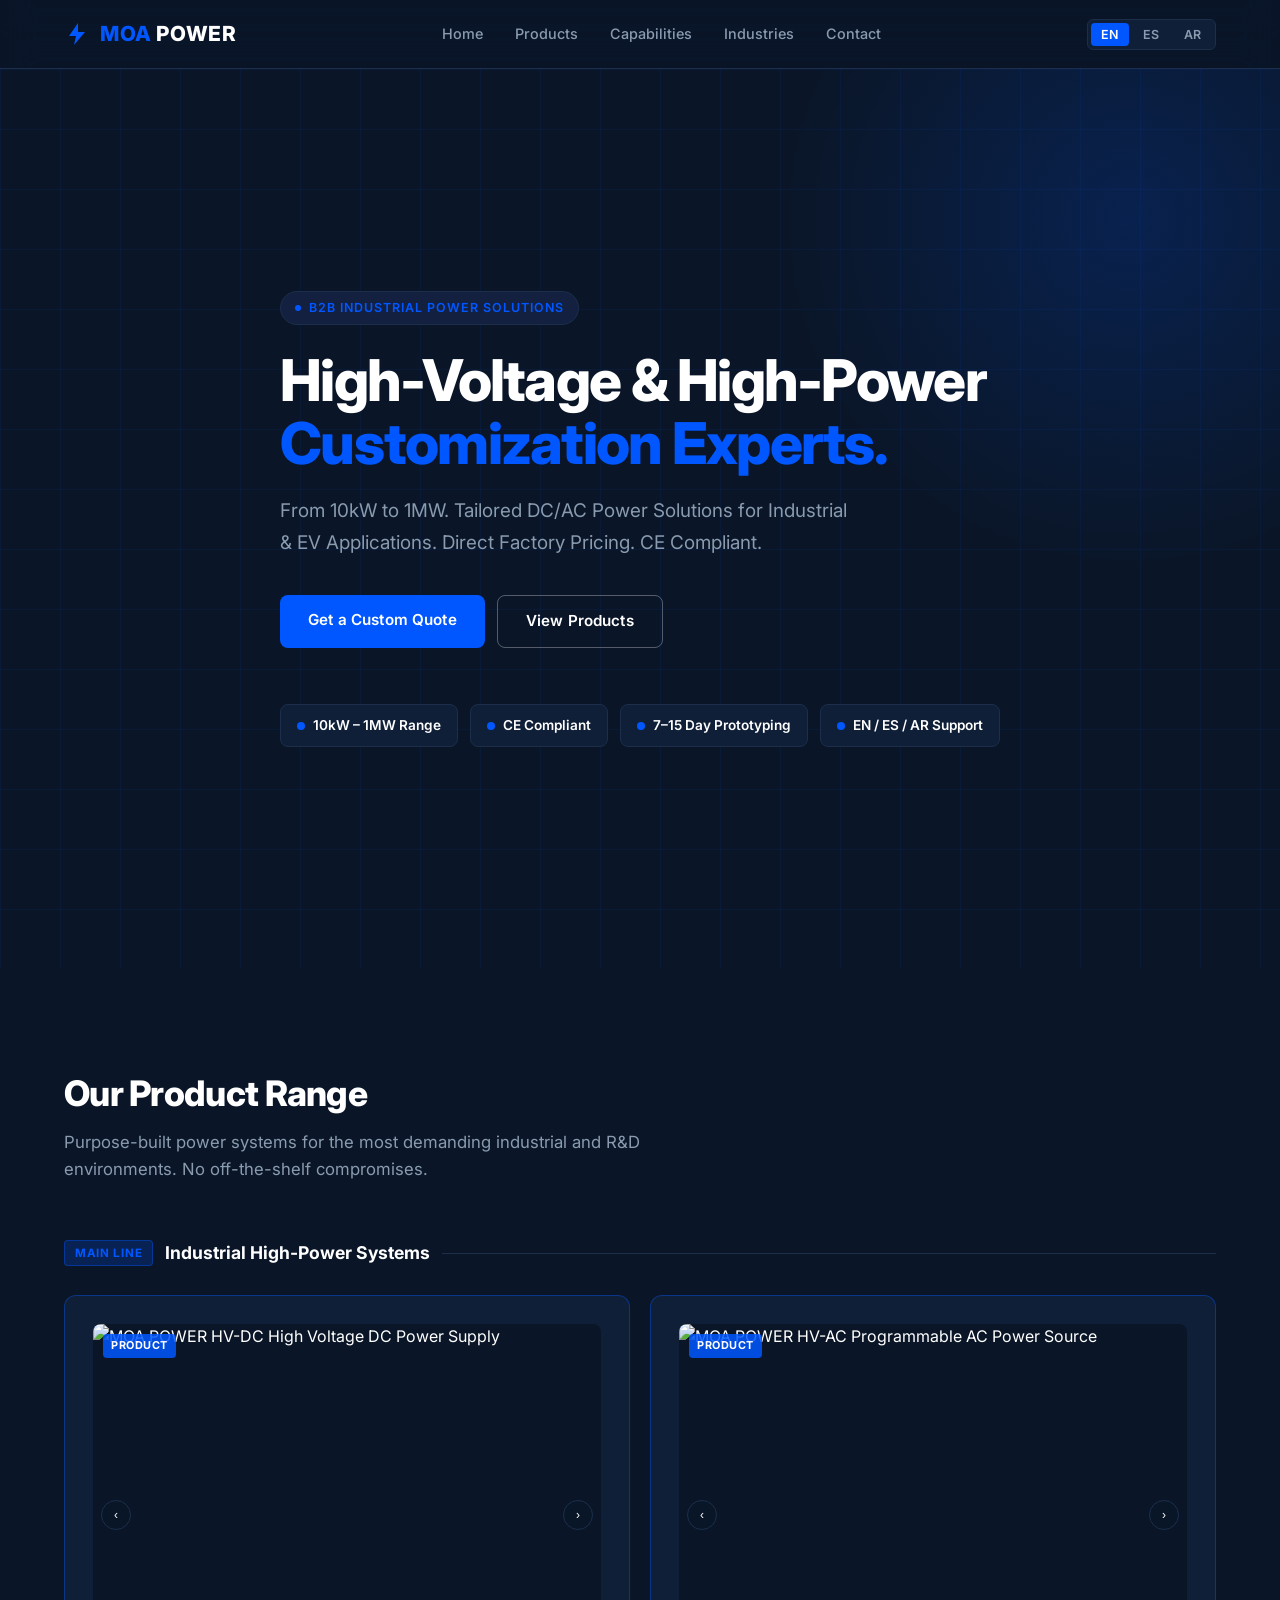
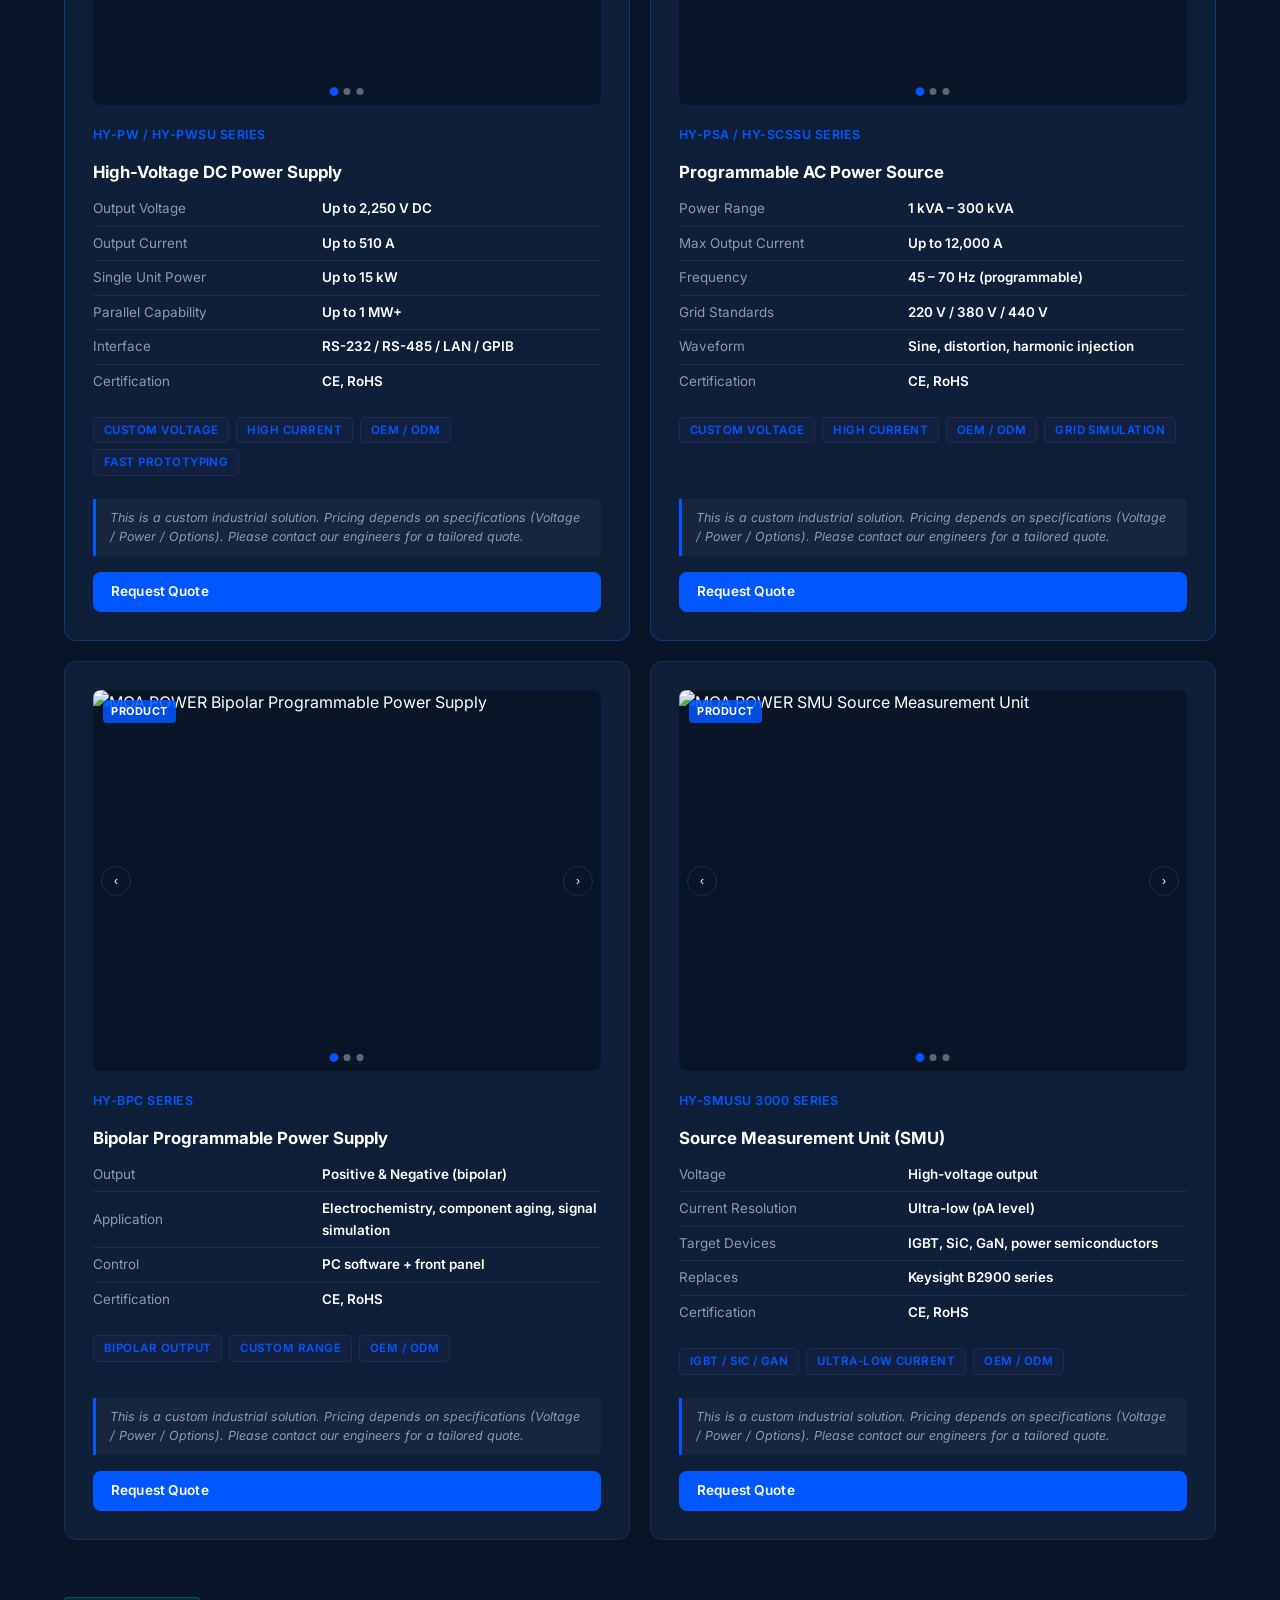
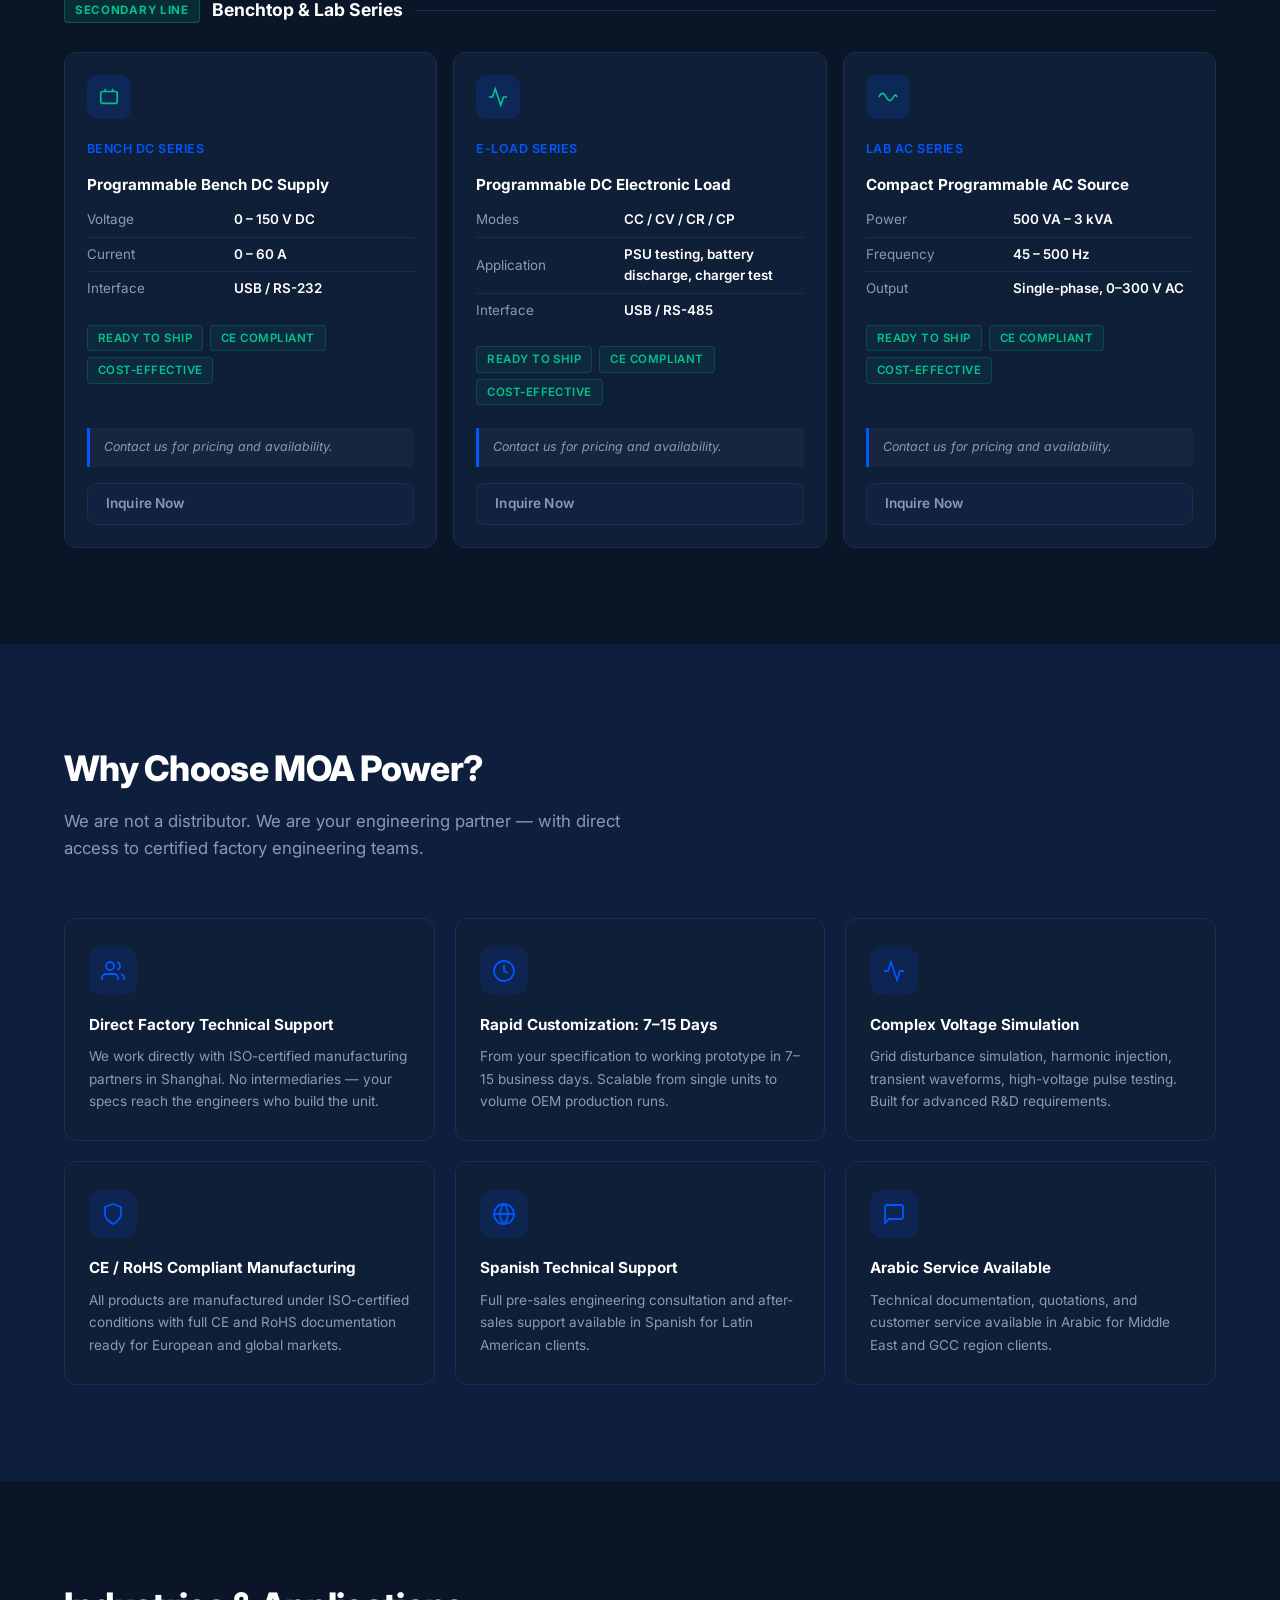
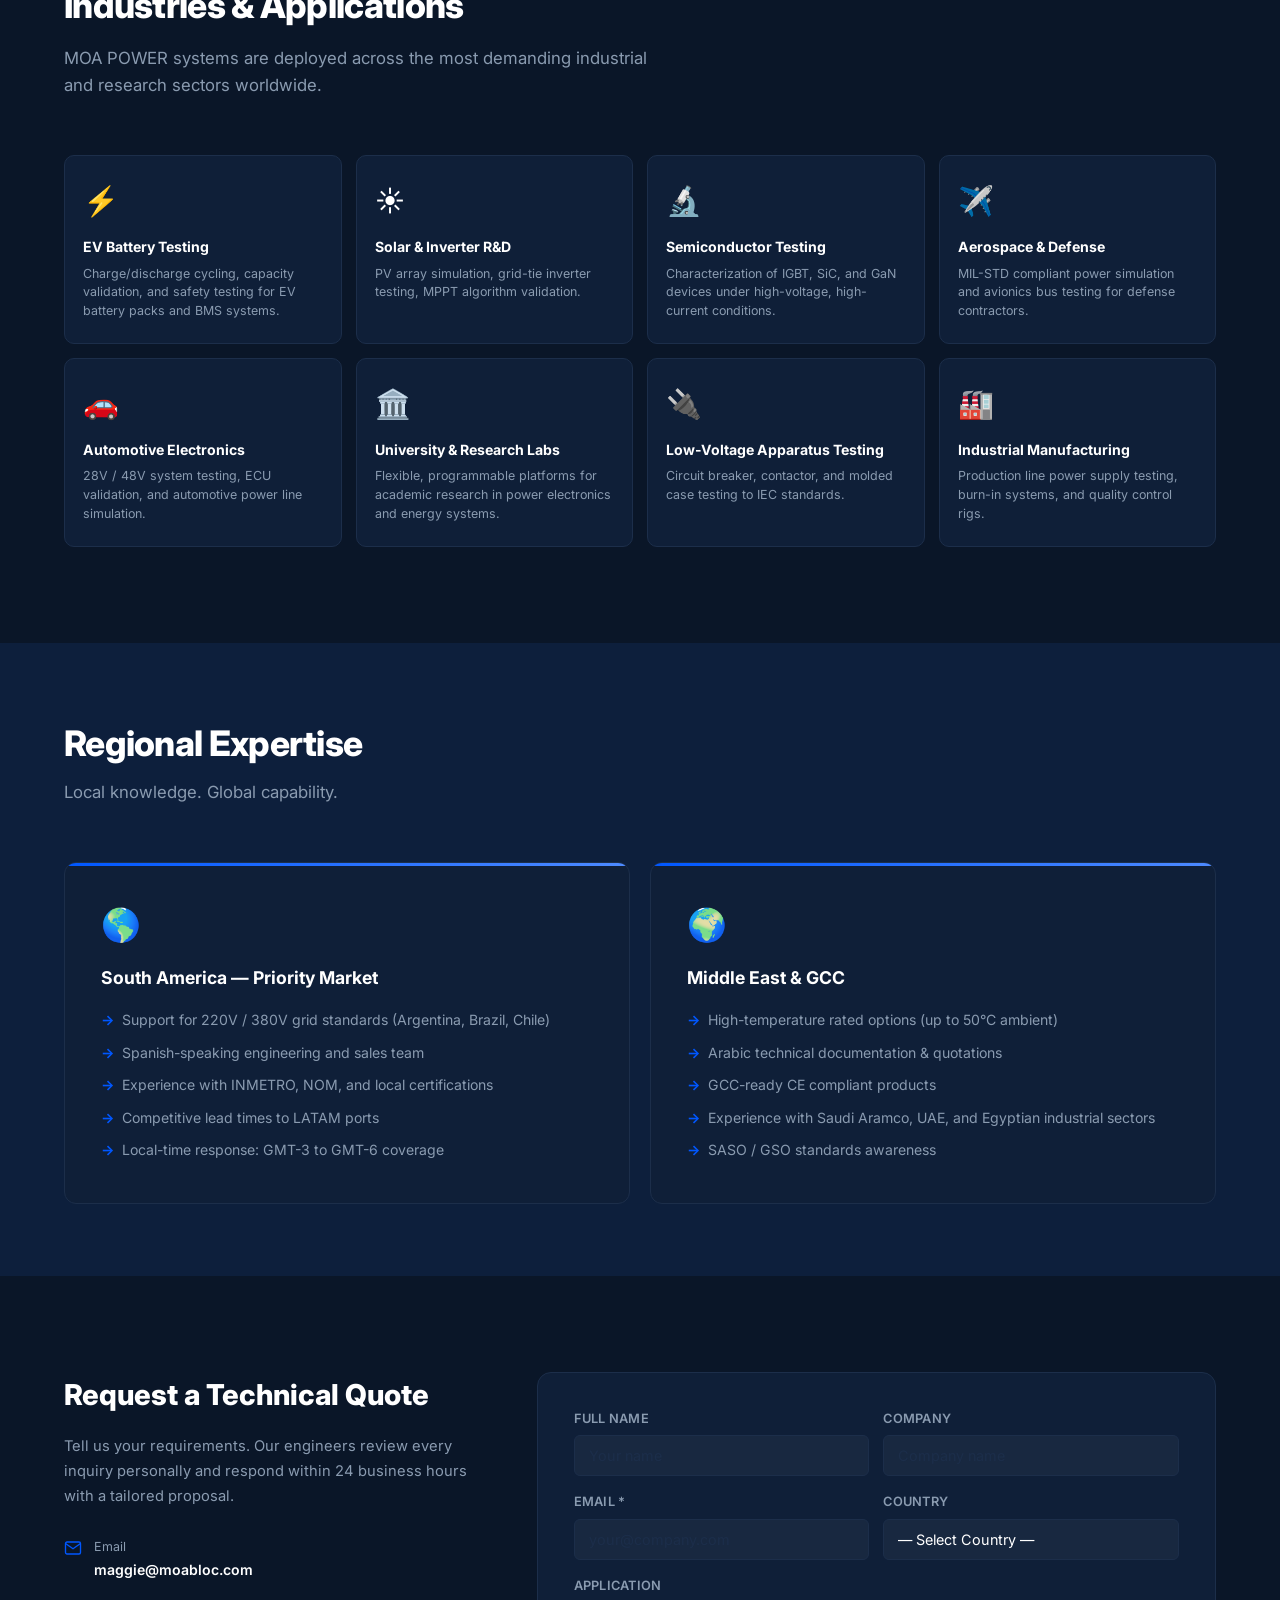
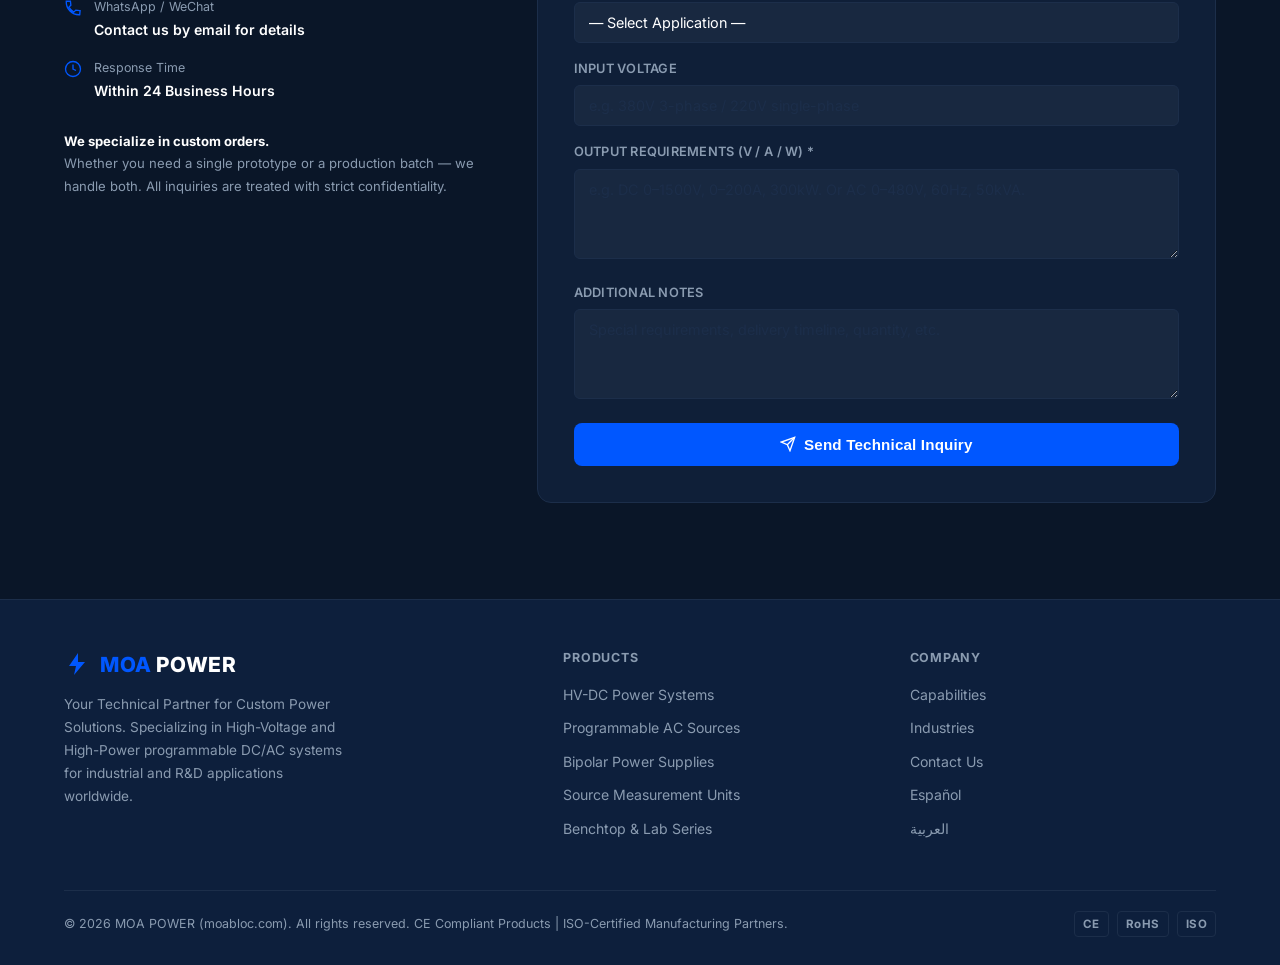
==== commit 00c1d43f: "Update index.html" ====
--- a/index.html
+++ b/index.html
@@ -494,7 +494,7 @@
           <svg viewBox="0 0 24 24" xmlns="http://www.w3.org/2000/svg"><path d="M4 4h16c1.1 0 2 .9 2 2v12c0 1.1-.9 2-2 2H4c-1.1 0-2-.9-2-2V6c0-1.1.9-2 2-2z"/><polyline points="22,6 12,13 2,6"/></svg>
           <div>
             <div class="label">Email</div>
-            <div class="value">sales@moabloc.com</div>
+            <div class="value">maggie@moabloc.com</div>
           </div>
         </div>
 
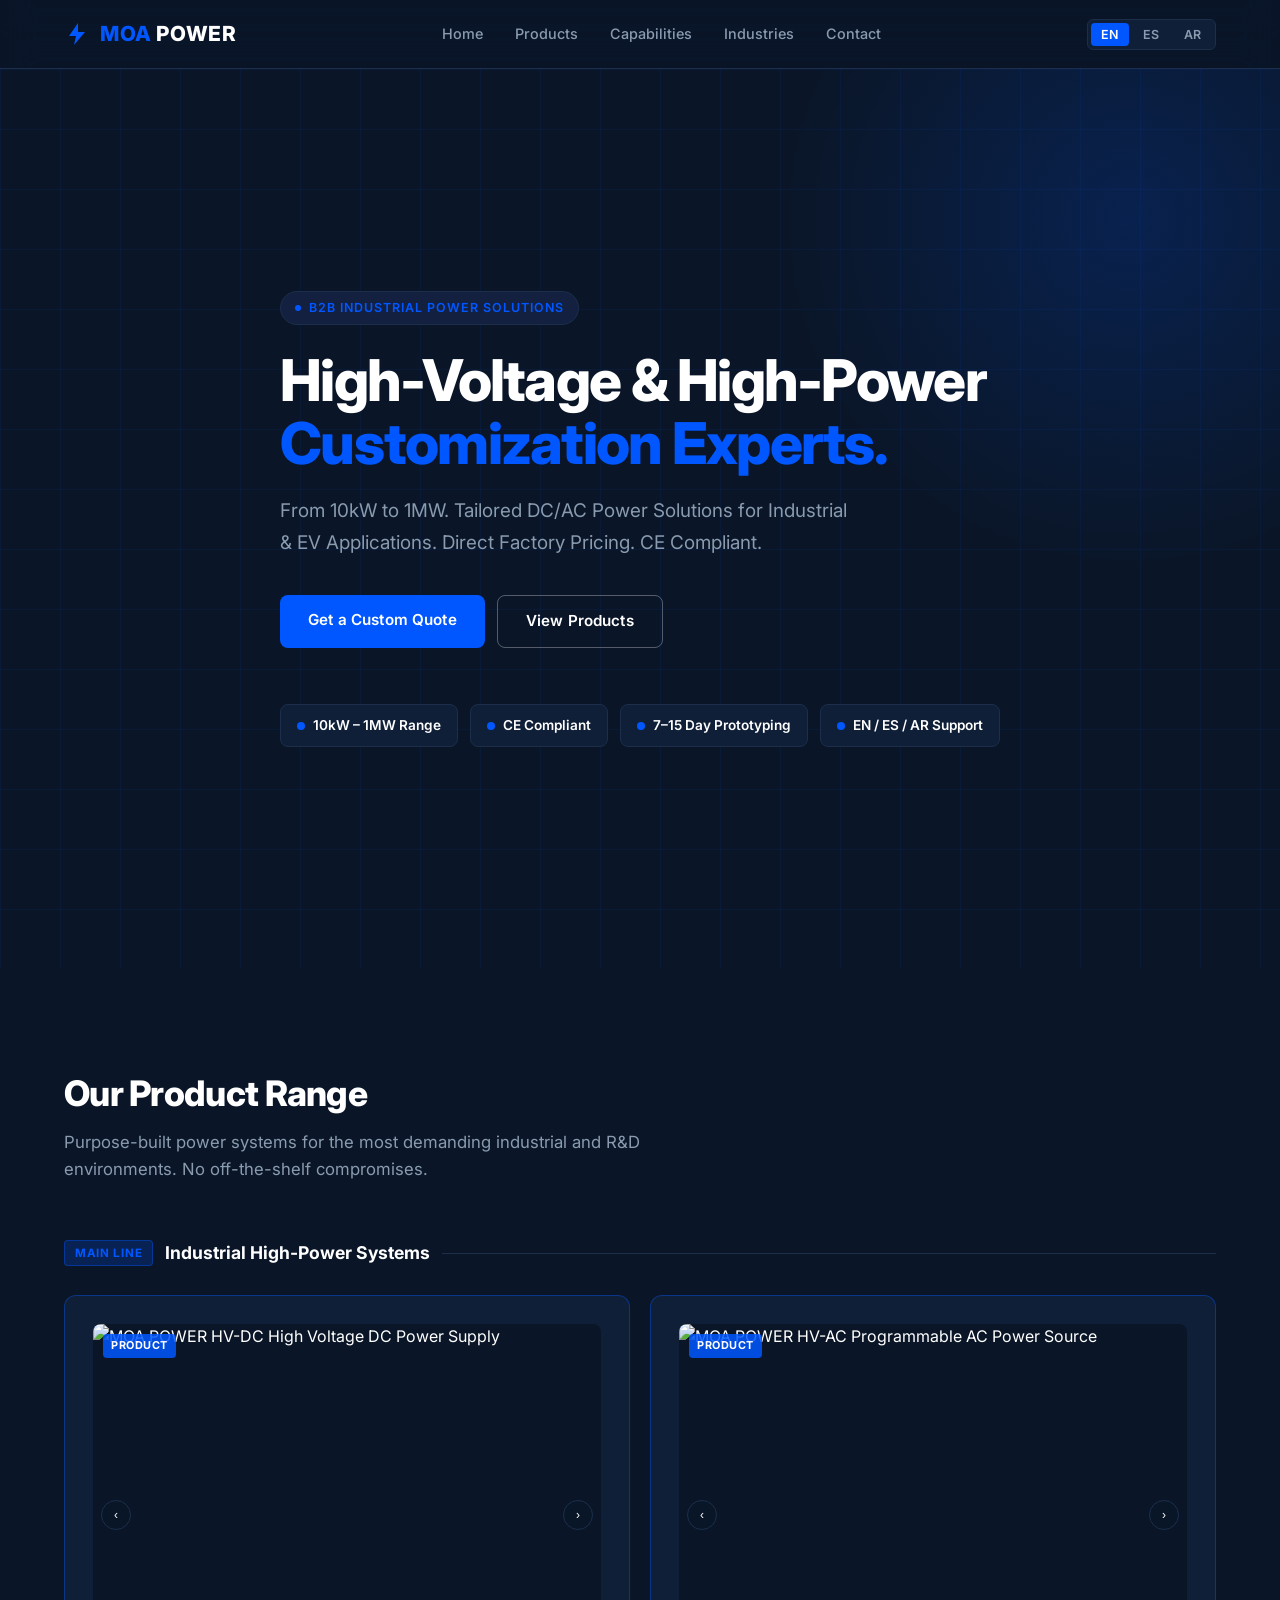
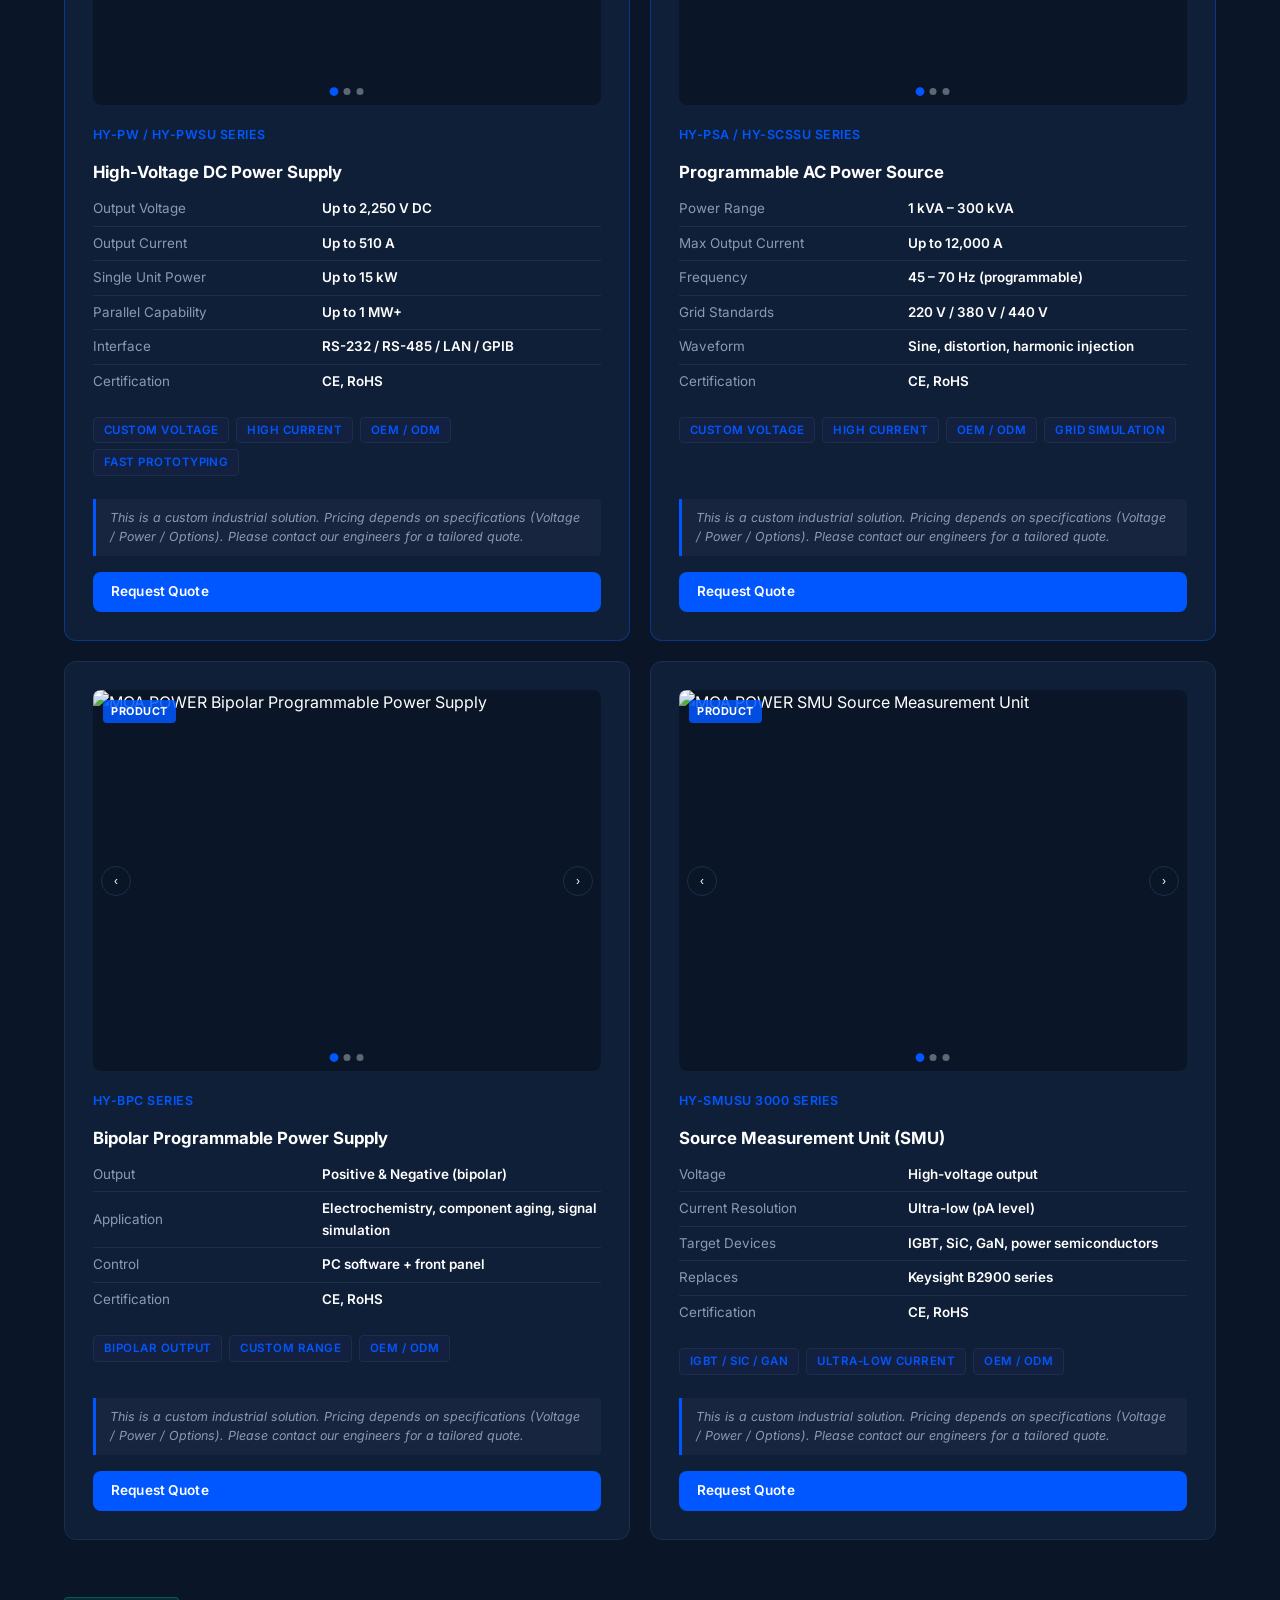
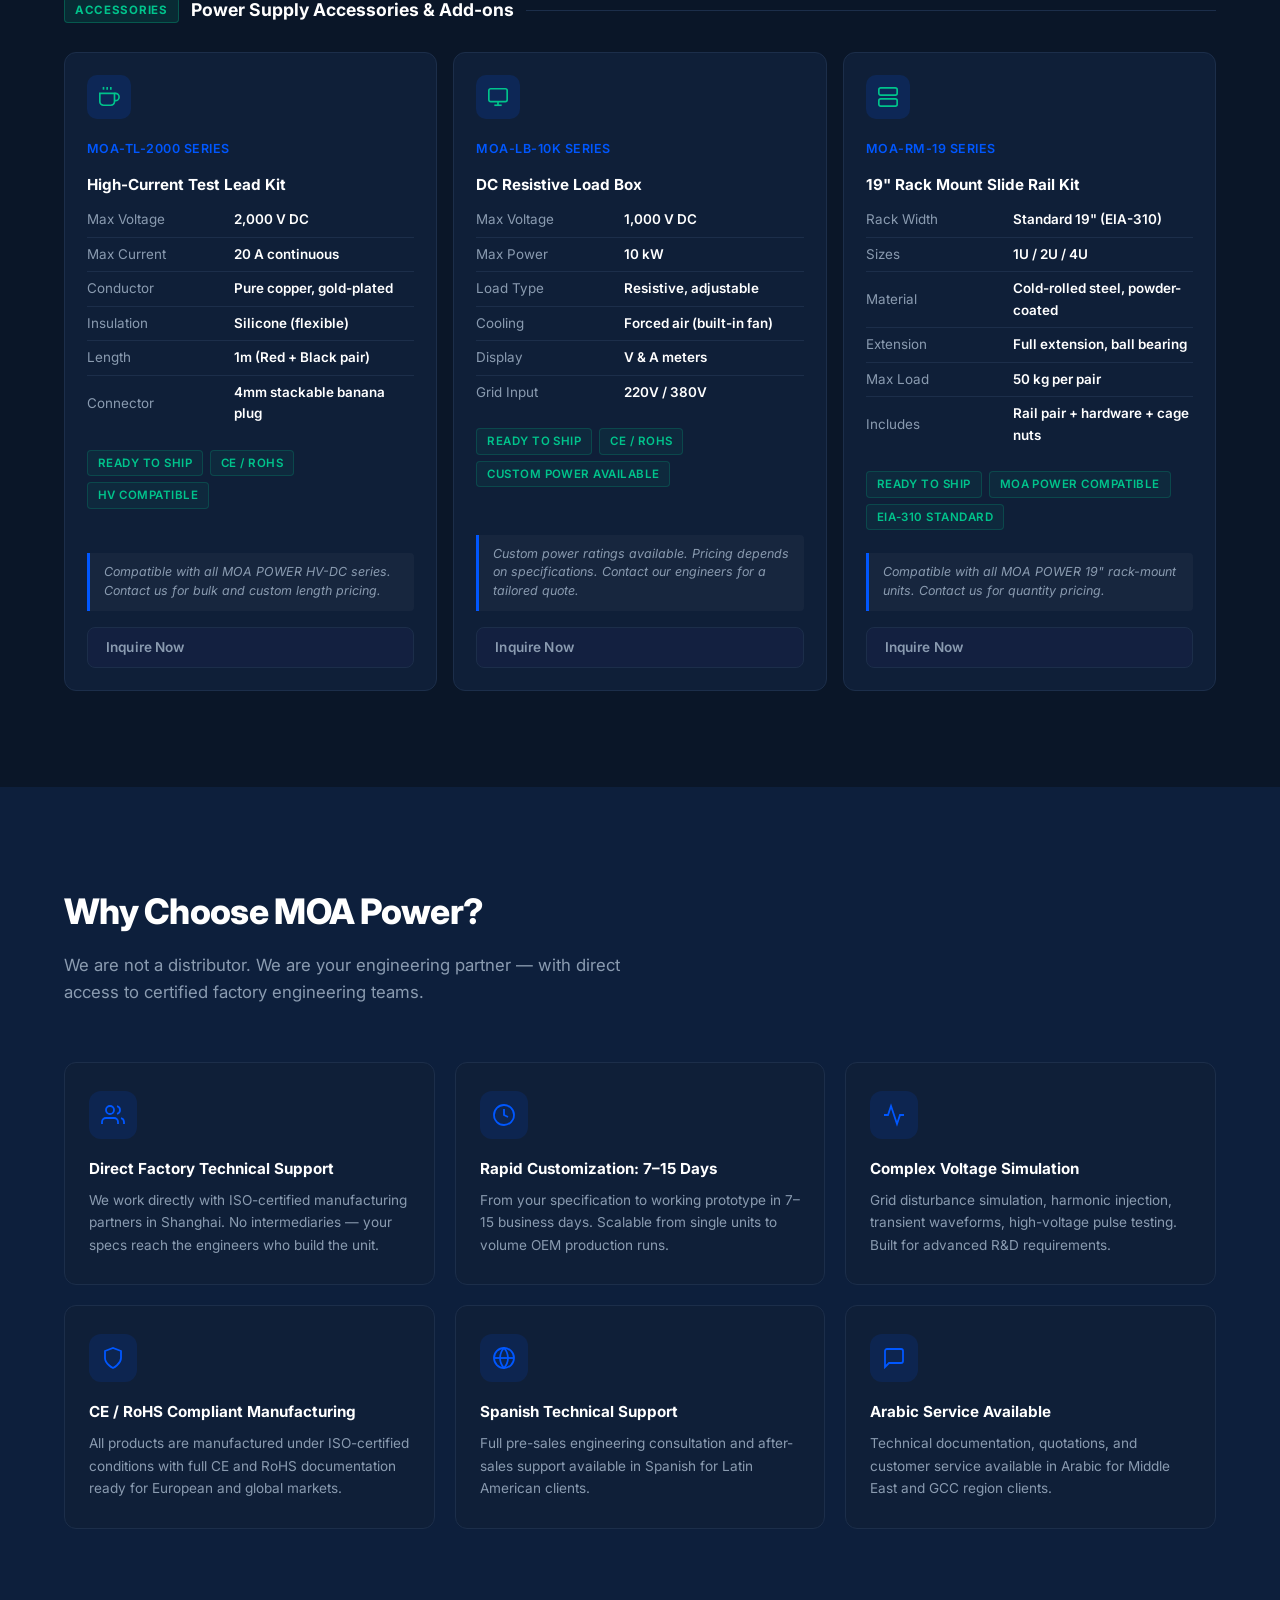
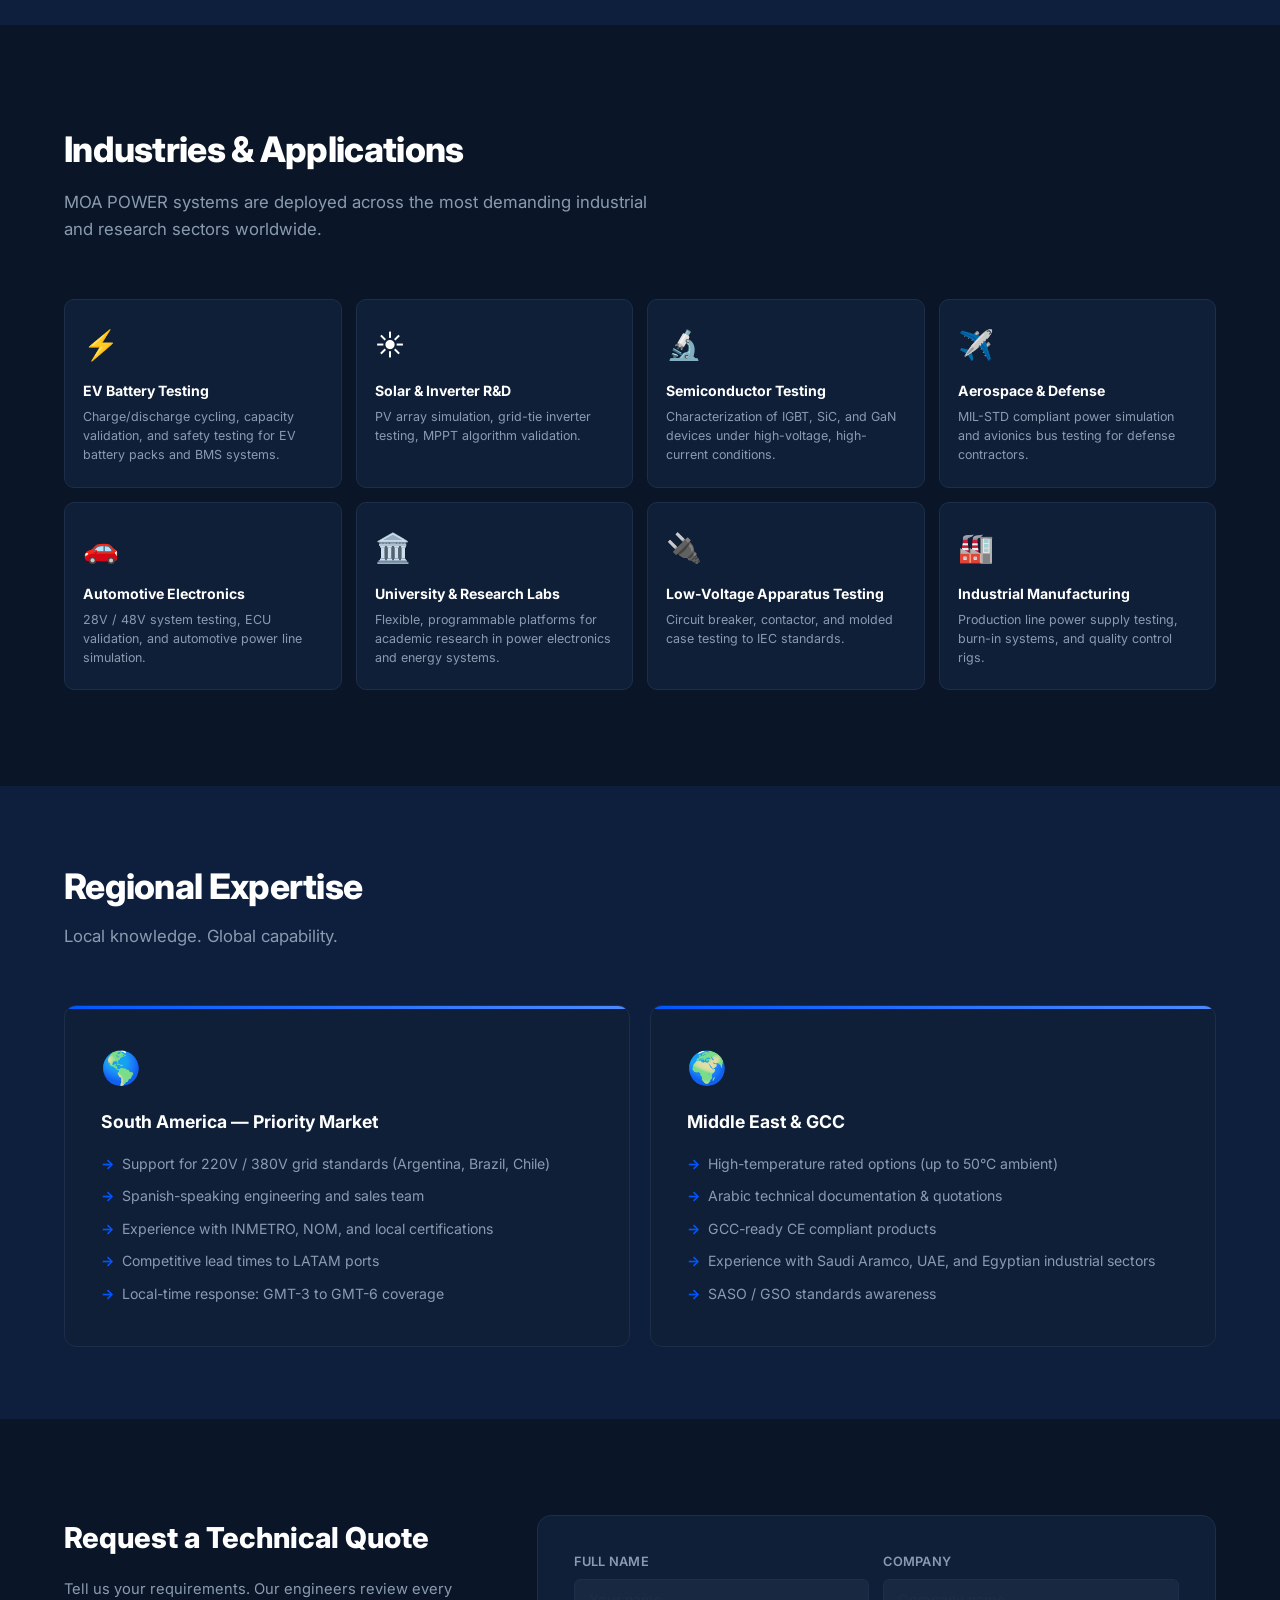
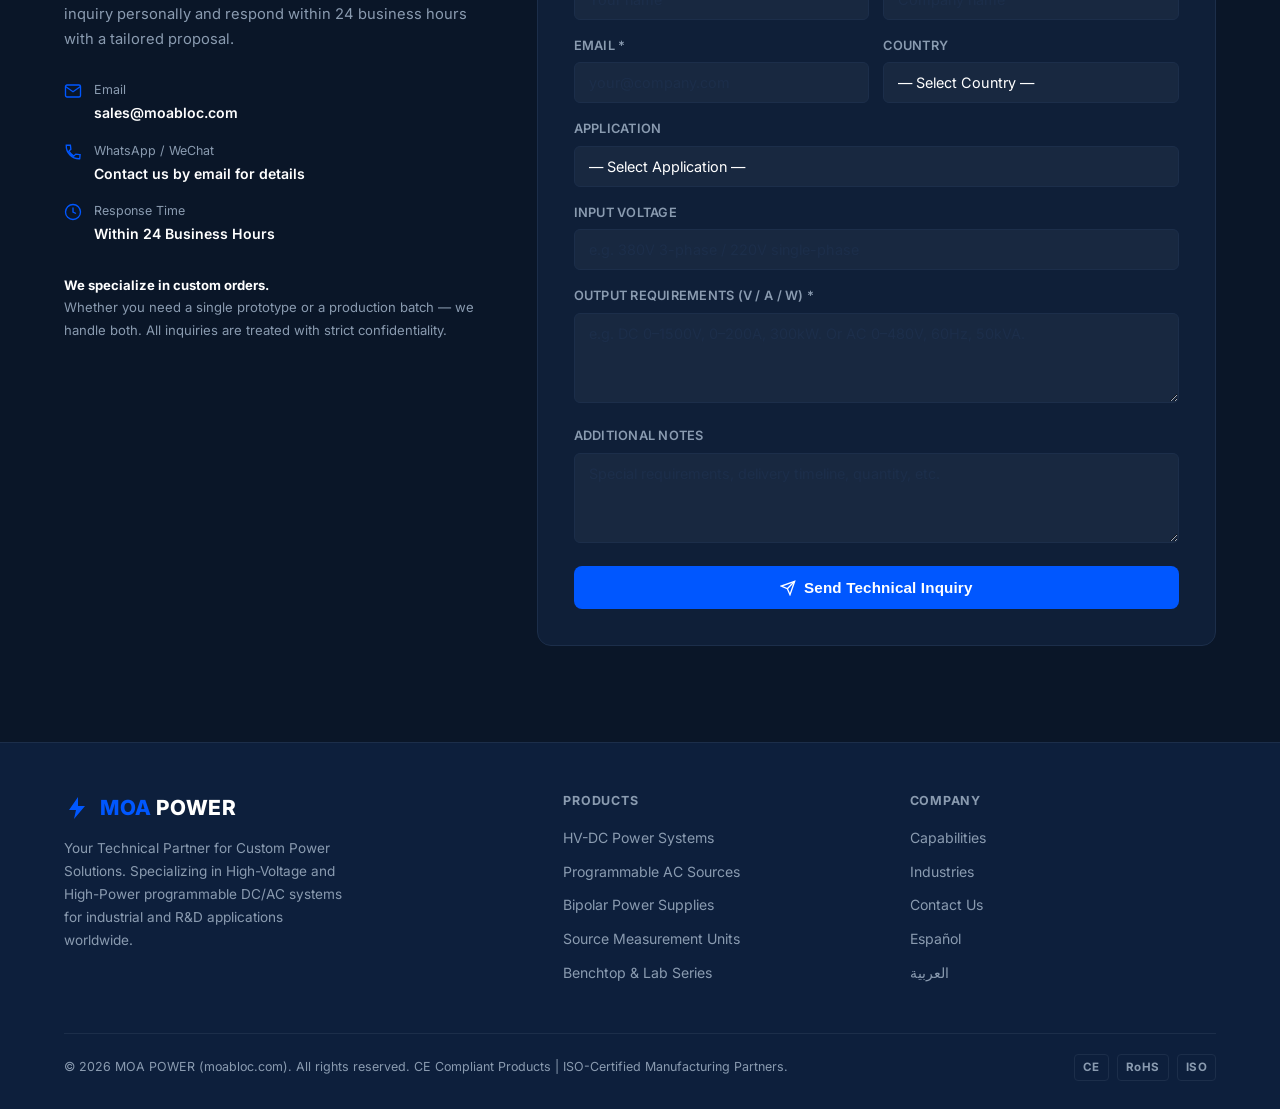
==== commit 29997ccf: "Update index.html Add products" ====
--- a/index.html
+++ b/index.html
@@ -245,81 +245,90 @@
 
     </div><!-- /product-grid-main -->
 
-    <!-- ── Category B: Secondary Line ── -->
+    <!-- ── Category B: Accessories ── -->
     <div class="cat-label">
-      <span class="cat-badge secondary">Secondary Line</span>
-      <h3>Benchtop &amp; Lab Series</h3>
+      <span class="cat-badge secondary">Accessories</span>
+      <h3>Power Supply Accessories &amp; Add-ons</h3>
       <div class="cat-line"></div>
     </div>
 
     <div class="product-grid-secondary">
 
-      <!-- Bench DC -->
+      <!-- Test Lead Kit -->
       <div class="product-card secondary">
         <div class="prod-icon">
           <svg viewBox="0 0 24 24" fill="none" stroke="#00C48C" stroke-width="1.8" xmlns="http://www.w3.org/2000/svg">
-            <rect x="3" y="6" width="18" height="13" rx="2"/><line x1="8" y1="6" x2="8" y2="3"/><line x1="16" y1="6" x2="16" y2="3"/>
+            <path d="M18 8h1a4 4 0 0 1 0 8h-1"/><path d="M2 8h16v9a4 4 0 0 1-4 4H6a4 4 0 0 1-4-4V8z"/><line x1="6" y1="1" x2="6" y2="4"/><line x1="10" y1="1" x2="10" y2="4"/><line x1="14" y1="1" x2="14" y2="4"/>
           </svg>
         </div>
-        <div class="prod-series">Bench DC Series</div>
-        <h4>Programmable Bench DC Supply</h4>
+        <div class="prod-series">MOA-TL-2000 Series</div>
+        <h4>High-Current Test Lead Kit</h4>
         <table class="spec-table">
-          <tr><td>Voltage</td><td>0 – 150 V DC</td></tr>
-          <tr><td>Current</td><td>0 – 60 A</td></tr>
-          <tr><td>Interface</td><td>USB / RS-232</td></tr>
+          <tr><td>Max Voltage</td><td>2,000 V DC</td></tr>
+          <tr><td>Max Current</td><td>20 A continuous</td></tr>
+          <tr><td>Conductor</td><td>Pure copper, gold-plated</td></tr>
+          <tr><td>Insulation</td><td>Silicone (flexible)</td></tr>
+          <tr><td>Length</td><td>1m (Red + Black pair)</td></tr>
+          <tr><td>Connector</td><td>4mm stackable banana plug</td></tr>
         </table>
         <div class="prod-tags">
           <span class="tag green">Ready to Ship</span>
-          <span class="tag green">CE Compliant</span>
-          <span class="tag green">Cost-Effective</span>
-        </div>
-        <div class="no-price-note">Contact us for pricing and availability.</div>
+          <span class="tag green">CE / RoHS</span>
+          <span class="tag green">HV Compatible</span>
+        </div>
+        <div class="no-price-note">Compatible with all MOA POWER HV-DC series. Contact us for bulk and custom length pricing.</div>
         <a href="#contact" class="btn btn-ghost btn-sm">Inquire Now</a>
       </div>
 
-      <!-- Electronic Load -->
+      <!-- DC Load Box -->
       <div class="product-card secondary">
         <div class="prod-icon">
           <svg viewBox="0 0 24 24" fill="none" stroke="#00C48C" stroke-width="1.8" xmlns="http://www.w3.org/2000/svg">
-            <polyline points="22,12 18,12 15,21 9,3 6,12 2,12"/>
+            <rect x="2" y="3" width="20" height="14" rx="2"/><line x1="8" y1="21" x2="16" y2="21"/><line x1="12" y1="17" x2="12" y2="21"/>
           </svg>
         </div>
-        <div class="prod-series">E-Load Series</div>
-        <h4>Programmable DC Electronic Load</h4>
+        <div class="prod-series">MOA-LB-10K Series</div>
+        <h4>DC Resistive Load Box</h4>
         <table class="spec-table">
-          <tr><td>Modes</td><td>CC / CV / CR / CP</td></tr>
-          <tr><td>Application</td><td>PSU testing, battery discharge, charger test</td></tr>
-          <tr><td>Interface</td><td>USB / RS-485</td></tr>
+          <tr><td>Max Voltage</td><td>1,000 V DC</td></tr>
+          <tr><td>Max Power</td><td>10 kW</td></tr>
+          <tr><td>Load Type</td><td>Resistive, adjustable</td></tr>
+          <tr><td>Cooling</td><td>Forced air (built-in fan)</td></tr>
+          <tr><td>Display</td><td>V &amp; A meters</td></tr>
+          <tr><td>Grid Input</td><td>220V / 380V</td></tr>
         </table>
         <div class="prod-tags">
           <span class="tag green">Ready to Ship</span>
-          <span class="tag green">CE Compliant</span>
-          <span class="tag green">Cost-Effective</span>
-        </div>
-        <div class="no-price-note">Contact us for pricing and availability.</div>
+          <span class="tag green">CE / RoHS</span>
+          <span class="tag green">Custom Power Available</span>
+        </div>
+        <div class="no-price-note">Custom power ratings available. Pricing depends on specifications. Contact our engineers for a tailored quote.</div>
         <a href="#contact" class="btn btn-ghost btn-sm">Inquire Now</a>
       </div>
 
-      <!-- Lab AC Source -->
+      <!-- Rack Mount Kit -->
       <div class="product-card secondary">
         <div class="prod-icon">
           <svg viewBox="0 0 24 24" fill="none" stroke="#00C48C" stroke-width="1.8" xmlns="http://www.w3.org/2000/svg">
-            <path d="M2 12 Q6 4 10 12 Q14 20 18 12 Q20 8 22 12"/>
+            <rect x="2" y="2" width="20" height="8" rx="2"/><rect x="2" y="14" width="20" height="8" rx="2"/><line x1="6" y1="6" x2="6.01" y2="6"/><line x1="6" y1="18" x2="6.01" y2="18"/>
           </svg>
         </div>
-        <div class="prod-series">Lab AC Series</div>
-        <h4>Compact Programmable AC Source</h4>
+        <div class="prod-series">MOA-RM-19 Series</div>
+        <h4>19" Rack Mount Slide Rail Kit</h4>
         <table class="spec-table">
-          <tr><td>Power</td><td>500 VA – 3 kVA</td></tr>
-          <tr><td>Frequency</td><td>45 – 500 Hz</td></tr>
-          <tr><td>Output</td><td>Single-phase, 0–300 V AC</td></tr>
+          <tr><td>Rack Width</td><td>Standard 19" (EIA-310)</td></tr>
+          <tr><td>Sizes</td><td>1U / 2U / 4U</td></tr>
+          <tr><td>Material</td><td>Cold-rolled steel, powder-coated</td></tr>
+          <tr><td>Extension</td><td>Full extension, ball bearing</td></tr>
+          <tr><td>Max Load</td><td>50 kg per pair</td></tr>
+          <tr><td>Includes</td><td>Rail pair + hardware + cage nuts</td></tr>
         </table>
         <div class="prod-tags">
           <span class="tag green">Ready to Ship</span>
-          <span class="tag green">CE Compliant</span>
-          <span class="tag green">Cost-Effective</span>
-        </div>
-        <div class="no-price-note">Contact us for pricing and availability.</div>
+          <span class="tag green">MOA POWER Compatible</span>
+          <span class="tag green">EIA-310 Standard</span>
+        </div>
+        <div class="no-price-note">Compatible with all MOA POWER 19" rack-mount units. Contact us for quantity pricing.</div>
         <a href="#contact" class="btn btn-ghost btn-sm">Inquire Now</a>
       </div>
 
@@ -494,7 +503,7 @@
           <svg viewBox="0 0 24 24" xmlns="http://www.w3.org/2000/svg"><path d="M4 4h16c1.1 0 2 .9 2 2v12c0 1.1-.9 2-2 2H4c-1.1 0-2-.9-2-2V6c0-1.1.9-2 2-2z"/><polyline points="22,6 12,13 2,6"/></svg>
           <div>
             <div class="label">Email</div>
-            <div class="value">maggie@moabloc.com</div>
+            <div class="value">sales@moabloc.com</div>
           </div>
         </div>
 
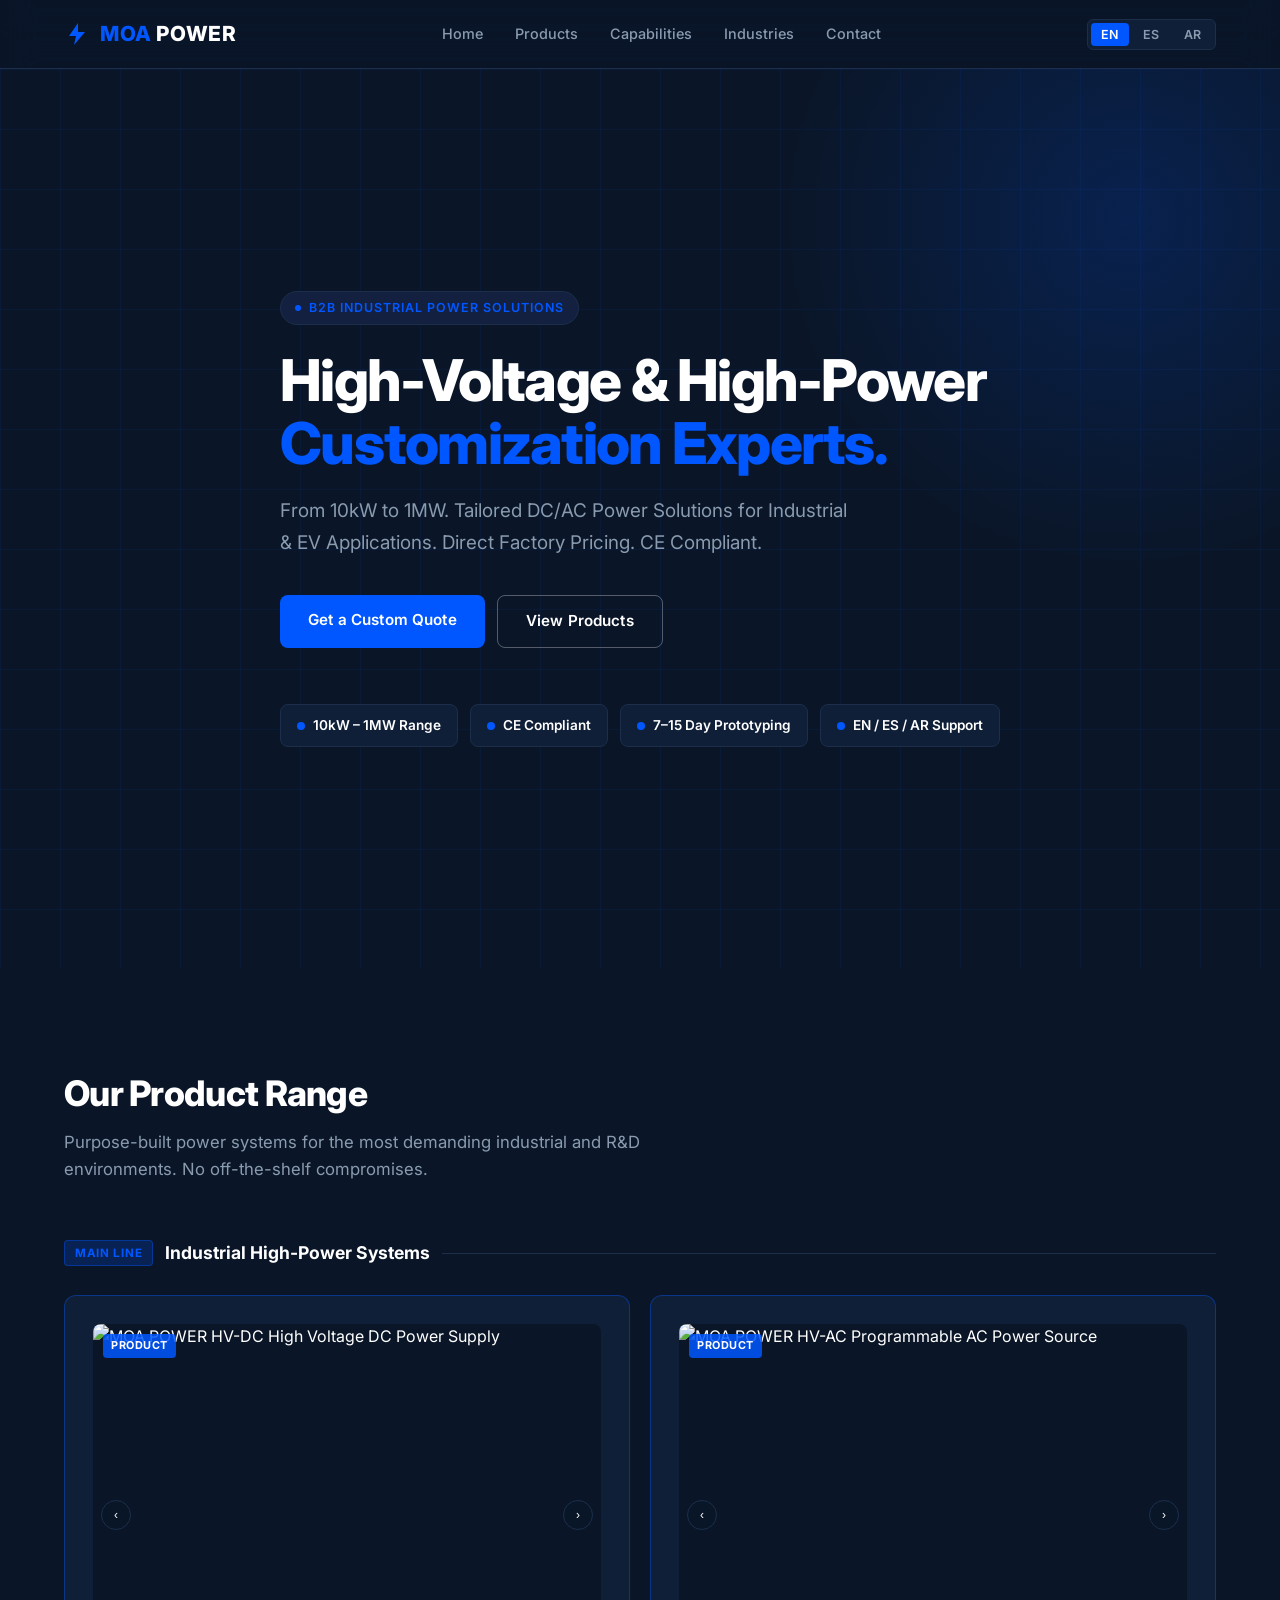
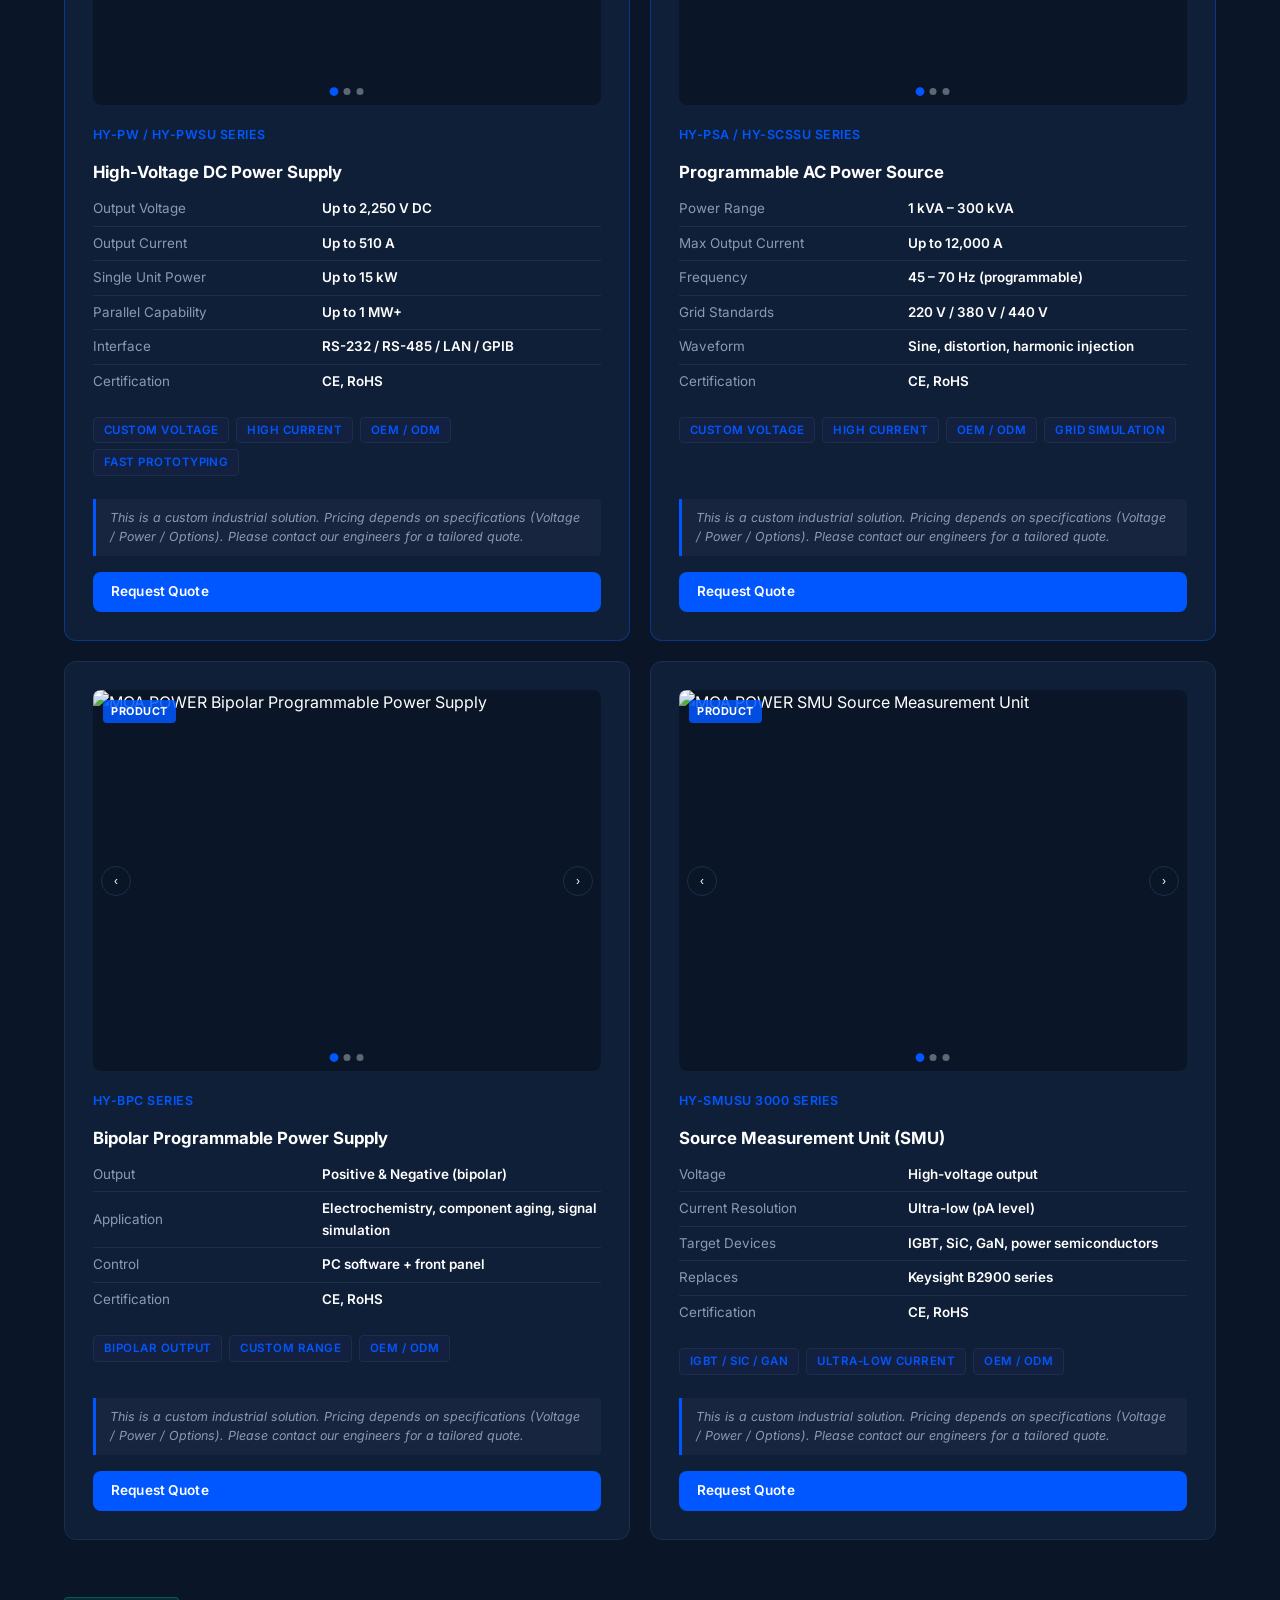
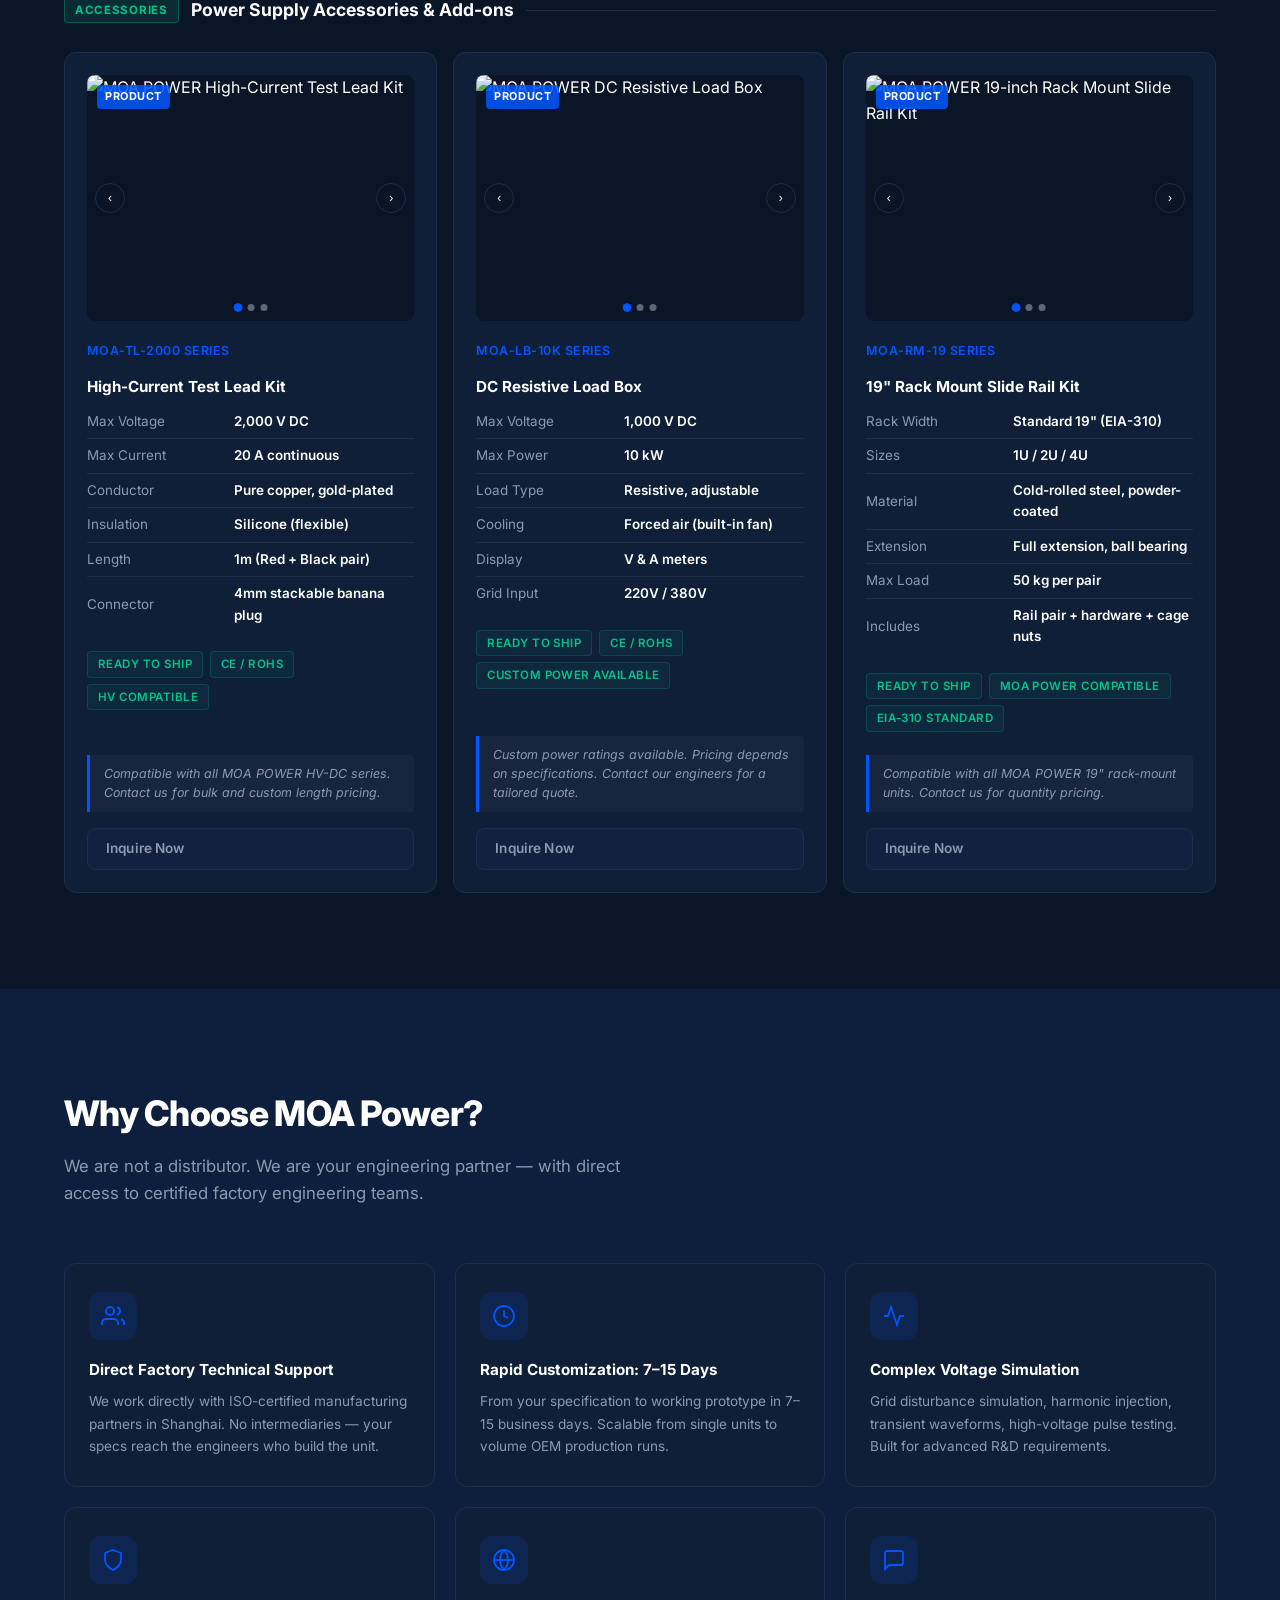
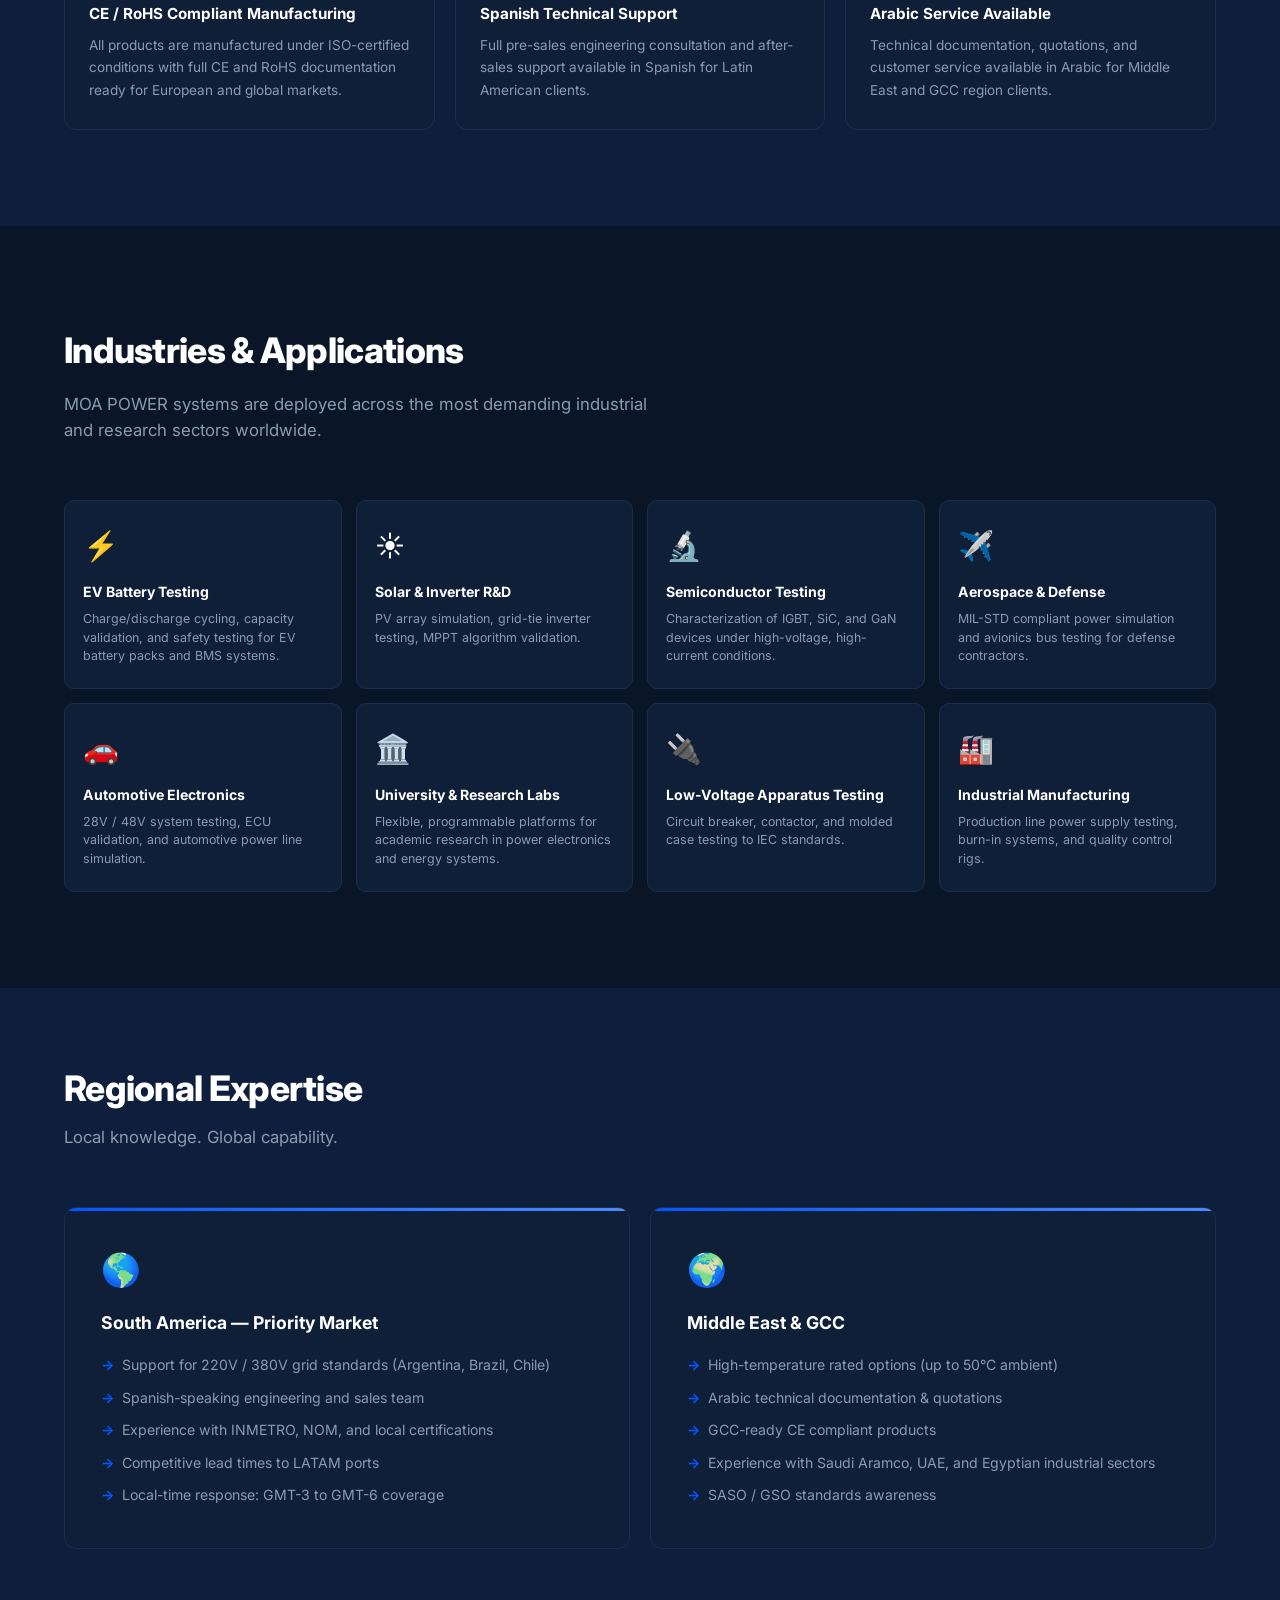
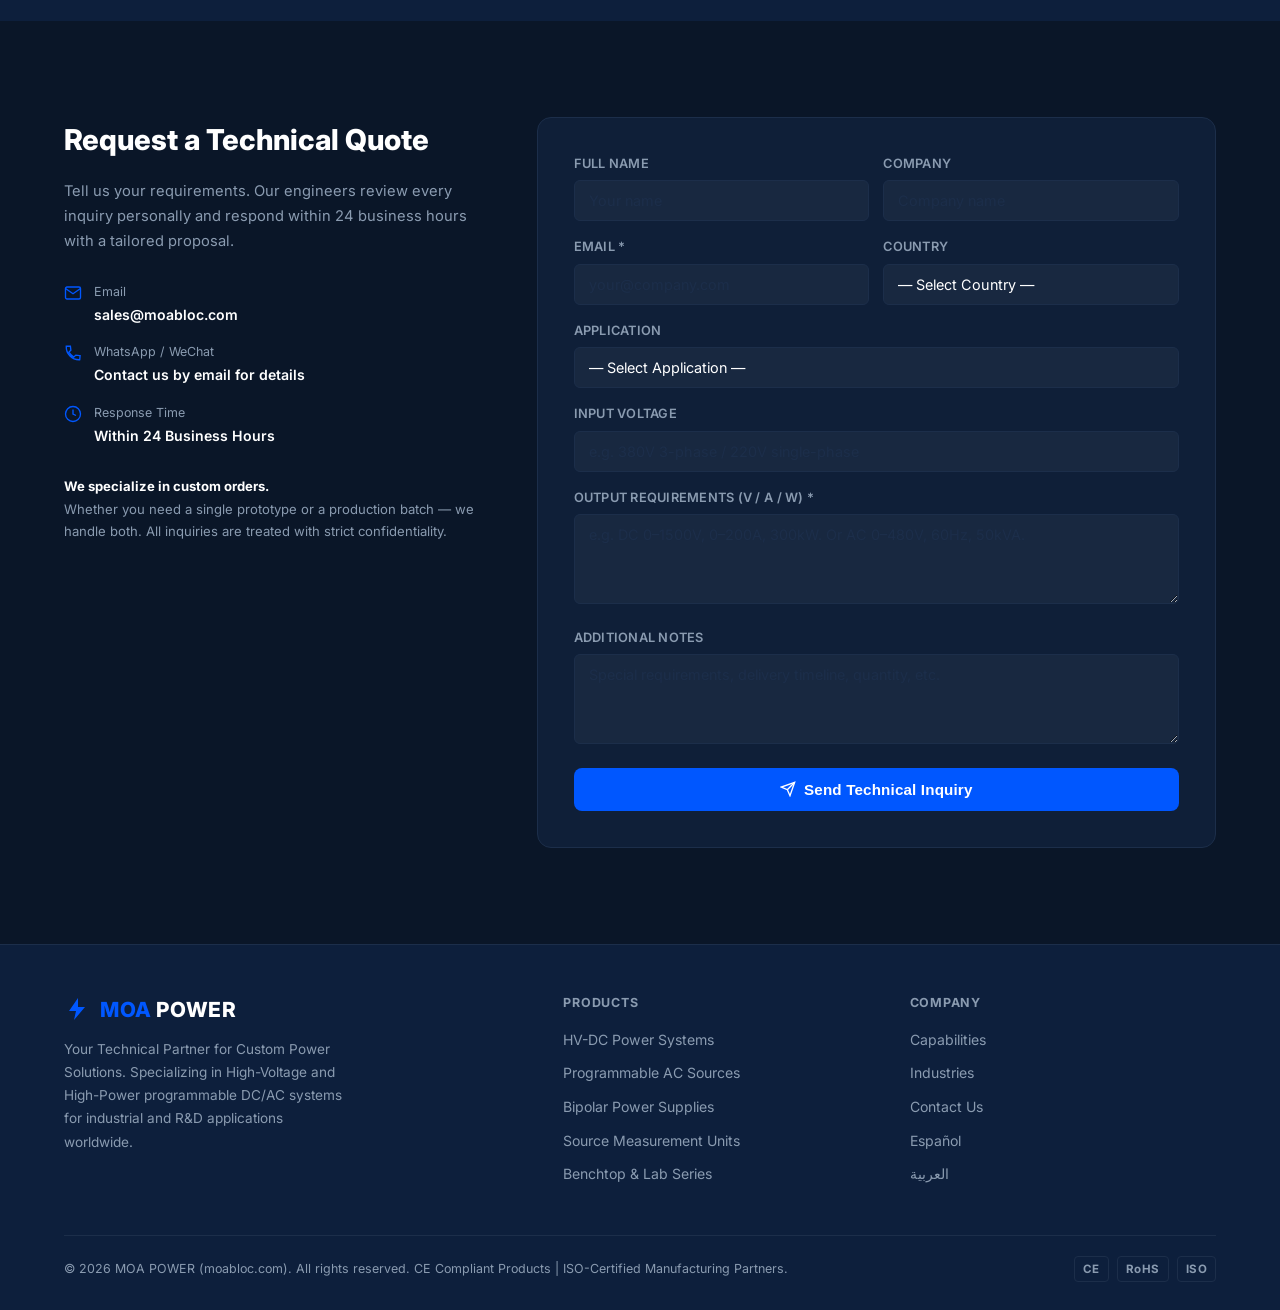
==== commit 764976f6: "Update index.html Add new products" ====
--- a/index.html
+++ b/index.html
@@ -256,10 +256,18 @@
 
       <!-- Test Lead Kit -->
       <div class="product-card secondary">
-        <div class="prod-icon">
-          <svg viewBox="0 0 24 24" fill="none" stroke="#00C48C" stroke-width="1.8" xmlns="http://www.w3.org/2000/svg">
-            <path d="M18 8h1a4 4 0 0 1 0 8h-1"/><path d="M2 8h16v9a4 4 0 0 1-4 4H6a4 4 0 0 1-4-4V8z"/><line x1="6" y1="1" x2="6" y2="4"/><line x1="10" y1="1" x2="10" y2="4"/><line x1="14" y1="1" x2="14" y2="4"/>
-          </svg>
+        <div class="prod-gallery" data-labels="Product|In Use|Detail">
+          <img src="https://sc02.alicdn.com/kf/Ad92bacddfaad4455886737ec1644c439U.png" alt="MOA POWER High-Current Test Lead Kit" class="active" />
+          <img src="https://sc02.alicdn.com/kf/Afe560f4f55a342ba84af1d172a9761a0O.png" alt="Test leads connected to power supply terminals" />
+          <img src="https://sc02.alicdn.com/kf/A8c5763cc3ab7405fb578036ba7bbd03bV.png" alt="4mm banana plug close-up detail" />
+          <span class="gallery-label">Product</span>
+          <button class="gallery-arrow prev" aria-label="Previous">&#8249;</button>
+          <button class="gallery-arrow next" aria-label="Next">&#8250;</button>
+          <div class="gallery-dots">
+            <button class="gallery-dot" aria-label="Image 1"></button>
+            <button class="gallery-dot" aria-label="Image 2"></button>
+            <button class="gallery-dot" aria-label="Image 3"></button>
+          </div>
         </div>
         <div class="prod-series">MOA-TL-2000 Series</div>
         <h4>High-Current Test Lead Kit</h4>
@@ -282,10 +290,18 @@
 
       <!-- DC Load Box -->
       <div class="product-card secondary">
-        <div class="prod-icon">
-          <svg viewBox="0 0 24 24" fill="none" stroke="#00C48C" stroke-width="1.8" xmlns="http://www.w3.org/2000/svg">
-            <rect x="2" y="3" width="20" height="14" rx="2"/><line x1="8" y1="21" x2="16" y2="21"/><line x1="12" y1="17" x2="12" y2="21"/>
-          </svg>
+        <div class="prod-gallery" data-labels="Product|In Use|Detail">
+          <img src="https://sc02.alicdn.com/kf/A940a2ba91e5448d5980e537edde957481.png" alt="MOA POWER DC Resistive Load Box" class="active" />
+          <img src="https://sc02.alicdn.com/kf/A17d2e36dda7c4197b78f1cc3feab2fd4h.png" alt="Load box connected to power supply on lab bench" />
+          <img src="https://sc02.alicdn.com/kf/Abd571e59b34842d2ba80eac7f7d9adc08.png" alt="Load box front panel meters and controls" />
+          <span class="gallery-label">Product</span>
+          <button class="gallery-arrow prev" aria-label="Previous">&#8249;</button>
+          <button class="gallery-arrow next" aria-label="Next">&#8250;</button>
+          <div class="gallery-dots">
+            <button class="gallery-dot" aria-label="Image 1"></button>
+            <button class="gallery-dot" aria-label="Image 2"></button>
+            <button class="gallery-dot" aria-label="Image 3"></button>
+          </div>
         </div>
         <div class="prod-series">MOA-LB-10K Series</div>
         <h4>DC Resistive Load Box</h4>
@@ -308,10 +324,18 @@
 
       <!-- Rack Mount Kit -->
       <div class="product-card secondary">
-        <div class="prod-icon">
-          <svg viewBox="0 0 24 24" fill="none" stroke="#00C48C" stroke-width="1.8" xmlns="http://www.w3.org/2000/svg">
-            <rect x="2" y="2" width="20" height="8" rx="2"/><rect x="2" y="14" width="20" height="8" rx="2"/><line x1="6" y1="6" x2="6.01" y2="6"/><line x1="6" y1="18" x2="6.01" y2="18"/>
-          </svg>
+        <div class="prod-gallery" data-labels="Product|In Use|Detail">
+          <img src="https://sc02.alicdn.com/kf/A74220c8b47b44160946b2e969c7ca973f.png" alt="MOA POWER 19-inch Rack Mount Slide Rail Kit" class="active" />
+          <img src="https://sc02.alicdn.com/kf/A1b91203809364ef0879743a21f5804e7X.png" alt="Rack rails installed in equipment cabinet" />
+          <img src="https://sc02.alicdn.com/kf/A63efd8a6e9034a678255cf1eccc0feffl.png" alt="Ball bearing slide rail mechanism close-up" />
+          <span class="gallery-label">Product</span>
+          <button class="gallery-arrow prev" aria-label="Previous">&#8249;</button>
+          <button class="gallery-arrow next" aria-label="Next">&#8250;</button>
+          <div class="gallery-dots">
+            <button class="gallery-dot" aria-label="Image 1"></button>
+            <button class="gallery-dot" aria-label="Image 2"></button>
+            <button class="gallery-dot" aria-label="Image 3"></button>
+          </div>
         </div>
         <div class="prod-series">MOA-RM-19 Series</div>
         <h4>19" Rack Mount Slide Rail Kit</h4>
